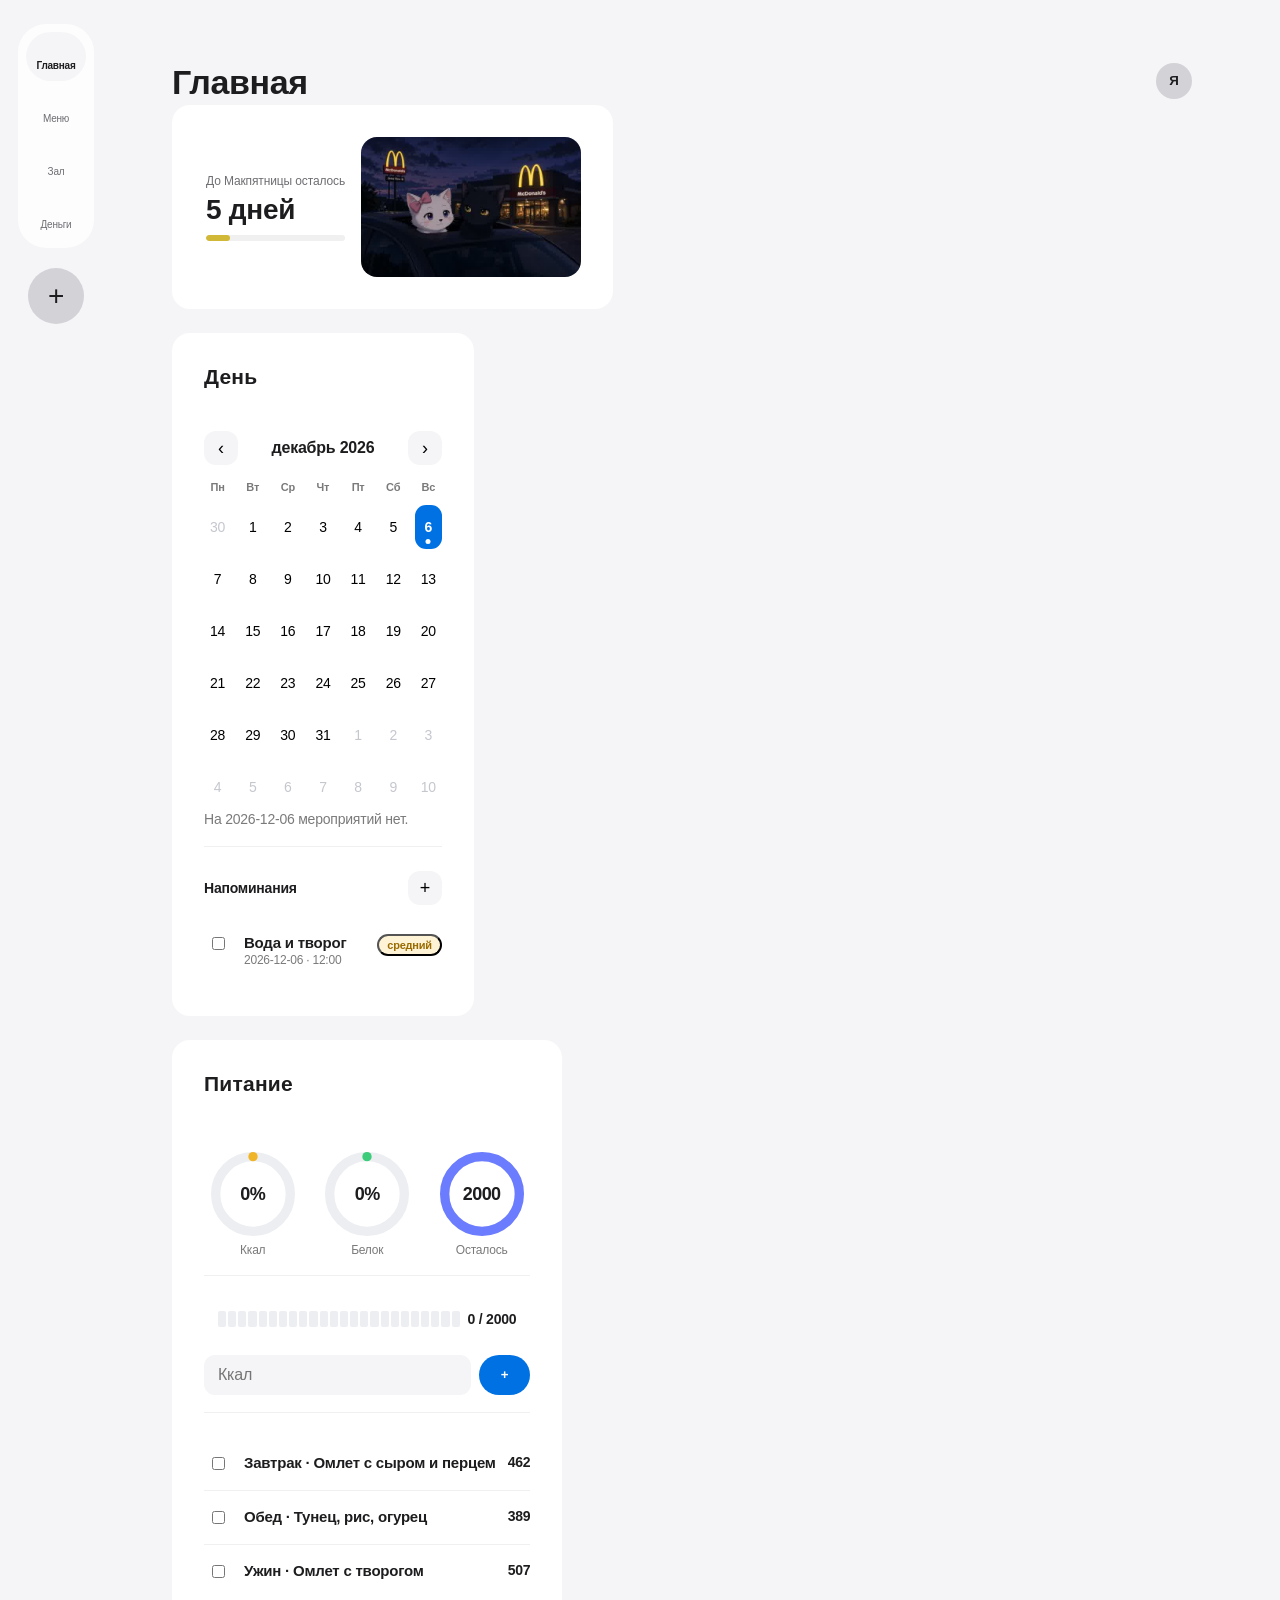
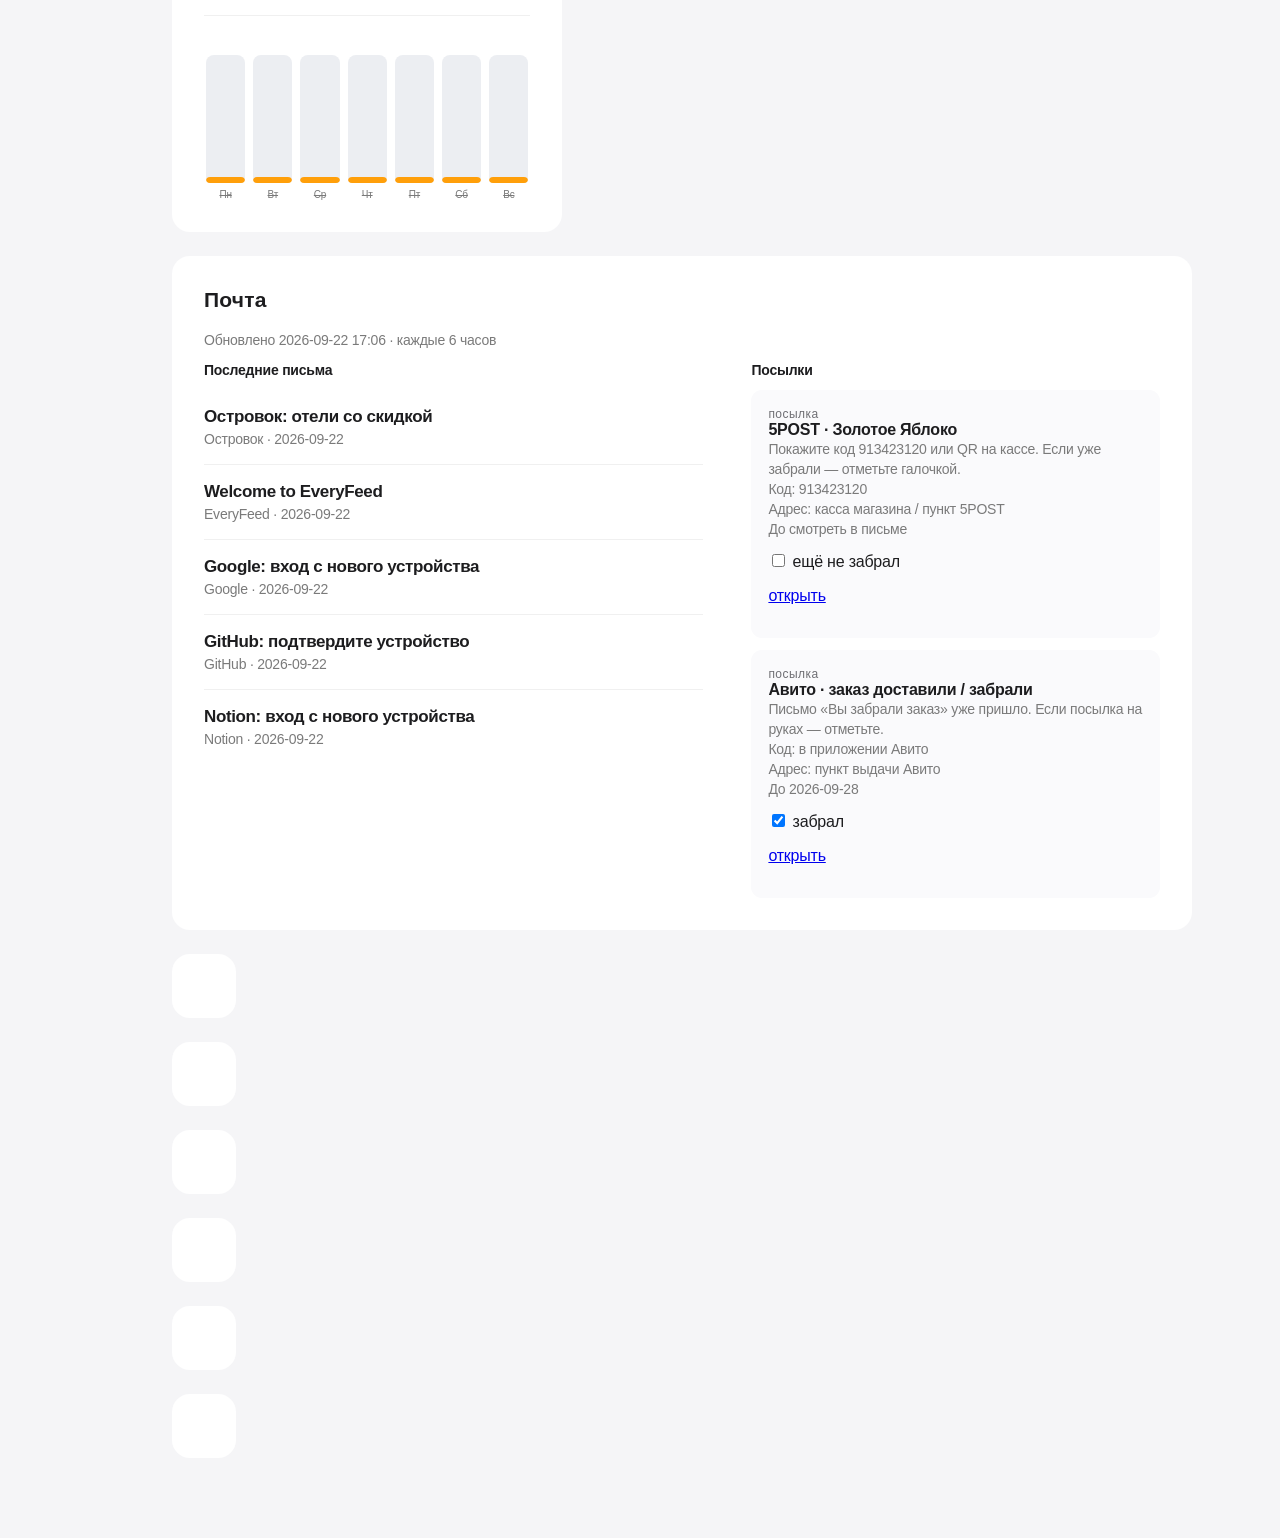
==== index.html @ 36672c28 "v31 вкладки через JS hidden" ====
<!DOCTYPE html>
<html lang="ru">
<head>
  <meta charset="utf-8">
  <meta name="viewport" content="width=device-width, initial-scale=1, viewport-fit=cover">
  <meta name="apple-mobile-web-app-capable" content="yes">
  <meta name="apple-mobile-web-app-title" content="Дома">
  <meta name="theme-color" content="#f5f5f7">
  <title>Дома</title>
  <link rel="manifest" href="./manifest.json">
  <link rel="stylesheet" href="./styles.css?v=31">
  <link rel="stylesheet" href="./menu.css?v=31">
  <link rel="stylesheet" href="./mcf.css?v=31">
  <link rel="stylesheet" href="./apple.css?v=31">
  <link rel="stylesheet" href="./gym.css?v=31">
  <link rel="stylesheet" href="./home.css?v=31">
  <link rel="stylesheet" href="./tabs.css?v=31">
</head>
<body>
  <div class="app">
    <header class="head">
      <h1 class="page-title" id="pageTitle">Главная</h1>
      <button class="who-pill" id="whoPill" onclick="cycleWho()">Я</button>
    </header>
    <h1 class="date-title" id="dateTitle" hidden></h1>
    <div class="row-pills" hidden>
      <button class="pill" id="modePill"></button>
      <div class="pill muted" id="clockChip"></div>
    </div>
    <main>
      <section id="home" class="page on"></section>
      <section id="menu" class="page" hidden></section>
      <section id="shop" class="page" hidden></section>
      <section id="gym" class="page" hidden></section>
      <section id="mail" class="page" hidden></section>
      <section id="fin" class="page" hidden></section>
    </main>
  </div>
  <nav class="tabbar">
    <div class="tab-pill">
      <button data-page="home" class="on" onclick="go('home')"><span class="ico" data-ic="home"></span>Главная</button>
      <button data-page="menu" onclick="go('menu')"><span class="ico" data-ic="book"></span>Меню</button>
      <button data-page="gym" onclick="go('gym')"><span class="ico" data-ic="run"></span>Зал</button>
      <button data-page="fin" onclick="go('fin')"><span class="ico" data-ic="cash"></span>Деньги</button>
    </div>
    <button class="fab" onclick="go('shop')" title="Закупки">+</button>
  </nav>
  <div class="sheet" id="sheet" hidden>
    <div class="sheet-card">
      <div class="sheet-head"><b id="sheetTitle">Редактор</b><button class="icon-btn" onclick="closeSheet()">✕</button></div>
      <div id="sheetBody"></div>
    </div>
  </div>
  <script>
    if (navigator.serviceWorker) {
      navigator.serviceWorker.getRegistrations().then(function (rs) {
        rs.forEach(function (r) { r.unregister(); });
      });
    }
  </script>
  <script src="./data.js?v=31"></script>
  <script src="./mail-cache.js?v=31"></script>
  <script src="./catalog.js?v=31"></script>
  <script src="./app.js?v=31"></script>
  <script src="./finance.js?v=31"></script>
  <script src="./menu-hero.js?v=31"></script>
  <script src="./menu.js?v=31"></script>
  <script src="./recipe.js?v=31"></script>
  <script src="./mcf-a.js?v=31"></script>
  <script src="./mcf-b.js?v=31"></script>
  <script src="./mcf.js?v=31"></script>
  <script src="./ui.js?v=31"></script>
  <script src="./gym-hero.js?v=31"></script>
  <script src="./gym.js?v=31"></script>
  <script src="./habits.js?v=31"></script>
  <script src="./home.js?v=31"></script>
  <script src="./pages.js?v=31"></script>
</body>
</html>
---- styles.css ----
:root {
  --bg: #f3f4f7;
  --card: #ffffff;
  --ink: #111318;
  --muted: #8b8e97;
  --line: #eceef2;
  --green: #3dcc7a;
  --green-soft: #dff7ea;
  --amber: #f0b429;
  --orange: #f07a3a;
  --blue: #6b7cff;
}
* { box-sizing: border-box; -webkit-tap-highlight-color: transparent; }
html, body { margin: 0; padding: 0; }
body {
  font-family: -apple-system, BlinkMacSystemFont, "SF Pro Text", "Segoe UI", sans-serif;
  background: var(--bg);
  color: var(--ink);
  min-height: 100dvh;
}
.app { max-width: 430px; margin: 0 auto; padding: 8px 16px 120px; }
.head { display: flex; align-items: center; gap: 8px; padding-top: max(10px, env(safe-area-inset-top)); }
.sync {
  flex: 1; background: var(--green-soft); color: #1f8a52;
  border-radius: 999px; padding: 10px 14px; font-size: 13px; font-weight: 650;
}
.who-pill {
  width: 40px; height: 40px; border: 0; border-radius: 50%;
  background: #d9e4f5; color: #3a4d6e; font-weight: 800;
}
.date-title { margin: 18px 0 12px; font-size: 28px; letter-spacing: -.04em; font-weight: 800; }
.row-pills { display: flex; gap: 8px; margin-bottom: 14px; }
.pill {
  border: 0; background: #fff; border-radius: 999px; padding: 10px 14px;
  font-size: 13px; font-weight: 650; box-shadow: 0 1px 0 rgba(17,19,24,.03);
}
.pill.muted { color: var(--muted); font-weight: 600; }
.card { background: var(--card); border-radius: 28px; padding: 16px; margin-bottom: 12px; }
.card h2 { margin: 0 0 12px; font-size: 13px; color: var(--muted); font-weight: 700; letter-spacing: .04em; text-transform: uppercase; }
.card .title { margin: 0 0 8px; font-size: 20px; font-weight: 750; letter-spacing: -.03em; text-transform: none; color: var(--ink); }
.rings { display: grid; grid-template-columns: 1fr 1fr 1fr; gap: 6px; text-align: center; }
.ring-wrap svg { width: 88px; height: 88px; display: block; margin: 0 auto; }
.ring-wrap b { display: block; margin-top: -58px; font-size: 18px; letter-spacing: -.03em; }
.ring-wrap span { display: block; margin-top: 38px; font-size: 12px; color: var(--muted); }
.coach { font-size: 16px; line-height: 1.35; margin: 4px 0 0; }
.hint { font-size: 13px; color: var(--muted); line-height: 1.4; }
.bars { display: flex; align-items: flex-end; gap: 8px; height: 120px; padding: 6px 2px 0; }
.bars .col { flex: 1; display: flex; flex-direction: column; align-items: center; justify-content: flex-end; height: 100%; }
.bars .col i { display: block; width: 100%; border-radius: 8px 8px 4px 4px; background: #eceef2; min-height: 6px; position: relative; overflow: hidden; height: 90px; }
.bars .col i em { display: block; position: absolute; left: 0; right: 0; bottom: 0; background: var(--amber); border-radius: 8px 8px 4px 4px; }
.bars .col s { font-size: 10px; color: var(--muted); margin-top: 6px; font-style: normal; }
.meter { display: flex; align-items: center; gap: 8px; background: #fff; border-radius: 999px; padding: 10px 14px; margin-bottom: 12px; }
.meter .seg { display: flex; gap: 2px; flex: 1; height: 16px; }
.meter .seg b { flex: 1; background: #eceef2; border-radius: 2px; }
.meter .seg b.on { background: var(--amber); }
.meter span { font-weight: 750; font-size: 14px; }
.field { display: flex; gap: 8px; margin-top: 10px; }
.field input { flex: 1; border: 0; background: var(--bg); border-radius: 16px; padding: 12px 14px; font: inherit; }
.field button { border: 0; background: var(--ink); color: #fff; border-radius: 16px; padding: 12px 16px; font-weight: 700; }
.meal, .mail-row, .ex, .shop-item {
  display: grid; grid-template-columns: 28px 1fr auto; gap: 10px;
  padding: 12px 0; border-bottom: 1px solid var(--line); align-items: start;
}
.meal:last-child, .mail-row:last-child, .ex:last-child, .shop-item:last-child { border-bottom: 0; }
.meal.done, .shop-item.got { opacity: .45; }
.meal b, .mail-row b, .ex b { display: block; font-size: 15px; }
.meal small, .mail-row small, .ex span, .shop-item small { display: block; color: var(--muted); font-size: 12px; margin-top: 2px; }
.macros { display: flex; gap: 6px; flex-wrap: wrap; margin-top: 6px; }
.macros i { font-style: normal; background: var(--bg); border-radius: 999px; padding: 3px 8px; font-size: 11px; font-weight: 650; }
.kcal { font-weight: 800; font-size: 14px; white-space: nowrap; }
.grid2 { display: grid; grid-template-columns: 1fr 1fr; gap: 10px; }
.tile { background: #fff; border-radius: 24px; padding: 14px; min-height: 112px; }
.tile .lab { font-size: 13px; color: var(--muted); font-weight: 650; }
.tile .num { font-size: 26px; font-weight: 800; letter-spacing: -.04em; margin: 10px 0 4px; }
.st.ok { color: var(--green); font-weight: 700; font-size: 13px; }
.st.warn { color: var(--orange); font-weight: 700; font-size: 13px; }
.page { display: none; }
.page.on { display: block; }
.tabbar {
  position: fixed; left: 0; right: 0; bottom: 0;
  display: flex; justify-content: center; align-items: center; gap: 10px;
  padding: 10px 16px calc(12px + env(safe-area-inset-bottom));
}
.tab-pill {
  display: flex; gap: 2px; background: #fff; border-radius: 999px;
  padding: 6px; box-shadow: 0 8px 30px rgba(17,19,24,.08);
}
.tab-pill button {
  border: 0; background: transparent; border-radius: 999px;
  padding: 8px 12px; font-size: 11px; font-weight: 700; color: var(--muted);
}
.tab-pill button.on { background: #f0f1f4; color: var(--ink); }
.tab-pill .ico { display: block; height: 18px; }
.fab {
  width: 54px; height: 54px; border: 0; border-radius: 50%;
  background: #fff; font-size: 28px; line-height: 1; font-weight: 500;
  box-shadow: 0 8px 30px rgba(17,19,24,.08);
}
.ic { width: 18px; height: 18px; stroke: currentColor; fill: none; stroke-width: 1.8; stroke-linecap: round; stroke-linejoin: round; }
.got { text-decoration: line-through; }
.cal-nav { display:flex; align-items:center; justify-content:space-between; margin-bottom:8px; }
.cal-nav b { font-size:16px; }
.cal-grid { display:grid; grid-template-columns:repeat(7,1fr); gap:4px; text-align:center; }
.cal-grid .wd { font-size:11px; color:var(--muted); font-weight:700; padding:4px 0; }
.cal-day { height:40px; border:0; background:transparent; border-radius:20px; position:relative; font-size:14px; }
.cal-day.mute { color:#c5c7ce; }
.cal-day.on { background:#111318; color:#fff; font-weight:700; }
.cal-day .dot { width:5px; height:5px; border-radius:99px; background:#f07a3a; position:absolute; left:50%; bottom:5px; transform:translateX(-50%); }
.cal-day.on .dot { background:#fff; }
.prio { font-size:11px; font-weight:800; border-radius:999px; padding:3px 8px; }
.prio.hi { background:#ffe4d6; color:#c24b16; }
.prio.mid { background:#fff3d6; color:#9a6b00; }
.prio.lo { background:#e8f7ee; color:#1f8a52; }
.ing { display:none; font-size:13px; color:var(--muted); margin-top:6px; line-height:1.4; }
.ing.on { display:block; }
.meal b.tap { cursor:pointer; }
.parcel { background:var(--bg); border-radius:18px; padding:12px; margin:8px 0; }
.parcel .lab { font-size:11px; font-weight:800; letter-spacing:.04em; text-transform:uppercase; color:var(--orange); }
.icon-btn { border:0; background:var(--bg); width:34px; height:34px; border-radius:12px; font-size:18px; }
.sheet { position:fixed; inset:0; background:rgba(17,19,24,.35); z-index:40; display:grid; align-items:end; }
.sheet[hidden] { display:none; }
.sheet-card { background:#f3f4f7; border-radius:24px 24px 0 0; padding:16px 16px 28px; max-height:88dvh; overflow:auto; }
.sheet-head { display:flex; justify-content:space-between; align-items:center; margin-bottom:12px; }
.row-btns { display:flex; gap:8px; margin-top:10px; }
.row-btns button { flex:1; border:0; border-radius:16px; padding:12px; font-weight:700; background:#fff; }
.row-btns .on { background:#111318; color:#fff; }
.danger { background:#f07a3a !important; color:#fff !important; }
.fl { display:flex; flex-direction:column; gap:4px; margin-bottom:10px; font-size:13px; font-weight:650; }
.fl input, .fl select { border:0; border-radius:14px; padding:12px; font:inherit; background:#fff; }
@media (hover:hover) and (pointer:fine) {
  .tab-pill button:hover, .pill:hover, .who-pill:hover, .fab:hover, .icon-btn:hover, .cal-day:hover {
    filter: brightness(.97); cursor: pointer;
  }
  .meal b.tap:hover { text-decoration: underline; }
}
@media (min-width: 900px) {
  body { background: #eceef3; }
  .app { max-width: 1120px; padding: 24px 28px 40px 112px; }
  .head { padding-top: 8px; }
  .date-title { font-size: 36px; margin-top: 10px; }
  .card { border-radius: 24px; padding: 20px; }
  .ring-wrap svg { width: 104px; height: 104px; }
  .bars { height: 160px; }
  .bars .col i { height: 128px; }
  .tabbar { left: 18px; right: auto; top: 24px; bottom: auto; flex-direction: column; align-items: stretch; padding: 0; width: 76px; }
  .tab-pill { flex-direction: column; border-radius: 28px; padding: 8px; gap: 4px; }
  .tab-pill button { display: flex; flex-direction: column; align-items: center; padding: 10px 8px; font-size: 10px; }
  .fab { width: 56px; height: 56px; margin: 10px auto 0; }
  .sheet { align-items: center; justify-items: center; }
  .sheet-card { width: min(520px, 92vw); border-radius: 24px; max-height: 80vh; }
  #home.on { display: grid; grid-template-columns: 1.15fr .85fr; gap: 14px; align-items: start; }
  #home.on > .card:first-child, #home.on > .meter, #home.on > .field { grid-column: 1 / -1; }
  #fin.on { display:grid; grid-template-columns:1fr 1fr; gap:14px; align-items:start; }
  #fin.on > .card.span { grid-column:1 / -1; }
}
@media (min-width: 1280px) {
  .app { max-width: 1280px; padding-left: 120px; }
  #home.on { grid-template-columns: 1.2fr .8fr; }
}
.fin-sum { display:grid; grid-template-columns:1fr 1fr; gap:10px; }
.fin-row { display:grid; grid-template-columns:1fr auto; gap:8px; padding:10px 0; border-bottom:1px solid var(--line); align-items:center; }
.fin-row:last-child { border-bottom:0; }
.amt.in { color:var(--green); font-weight:800; }
.amt.out { color:var(--orange); font-weight:800; }
.barline { height:8px; background:#eceef2; border-radius:99px; overflow:hidden; margin-top:6px; }
.barline i { display:block; height:100%; background:var(--amber); }
.barline i.over { background:var(--orange); }
---- menu.css ----
.menu-kbju { display:flex; gap:14px; align-items:center; }
.menu-hero { width:120px; height:80px; object-fit:cover; border-radius:14px; flex:0 0 auto; }
@media (min-width: 700px) { .menu-hero { width:180px; height:120px; } }
.rings4 { grid-template-columns: 1fr 1fr; gap: 8px; flex:1; }
@media (min-width: 700px) { .rings4 { grid-template-columns: 1fr 1fr 1fr 1fr; } }
@media (min-width: 900px) {
  #menu.on { display: grid; grid-template-columns: 1fr 1fr; gap: 14px; align-items: start; }
  #menu.on > .card.span { grid-column: 1 / -1; }
}
.ring-wrap span { line-height: 1.2; padding: 0 4px; }
---- mcf.css ----
.date-title,.row-pills{display:none!important}
.mcf{
  display:flex;align-items:stretch;gap:12px;
  background:#fff;color:#1d1d1f;
  border-radius:18px;padding:20px;
  margin-bottom:12px;overflow:hidden;
}
.mcf-left{flex:1;min-width:0;display:flex;flex-direction:column;justify-content:center;padding:2px 4px 2px 2px}
.mcf-kicker{font-size:12px;font-weight:400;letter-spacing:-.12px;text-transform:none;color:#7a7a7a;line-height:1.25}
.mcf-days{font-size:28px;font-weight:600;letter-spacing:-.28px;margin:6px 0 10px;line-height:1.07}
.mcf-bar{height:6px;border-radius:99px;background:#f0f0f0;overflow:hidden}
.mcf-bar i{display:block;height:100%;border-radius:99px}
img.mcf-pic{width:42%;max-width:168px;min-width:118px;height:108px;object-fit:cover;object-position:center 40%;border-radius:16px;background:#f0f0f0}
@media(min-width:900px){.mcf{max-width:none}img.mcf-pic{width:220px;max-width:220px;height:140px}}
---- apple.css ----
:root {
  --bg: #f5f5f7;
  --card: #ffffff;
  --pearl: #fafafc;
  --ink: #1d1d1f;
  --muted: #6e6e73;
  --line: #d2d2d7;
  --green: #34c759;
  --amber: #ff9f0a;
  --orange: #ff9f0a;
  --blue: #0071e3;
  --chip: #d2d2d7;
  --font-text: "SF Pro Text", -apple-system, BlinkMacSystemFont, "Helvetica Neue", sans-serif;
  --font-display: "SF Pro Display", "SF Pro Text", -apple-system, BlinkMacSystemFont, "Helvetica Neue", sans-serif;
}
html, body, button, input, select, textarea {
  font-family: var(--font-text) !important;
  letter-spacing: -0.224px;
}
body {
  background: #f5f5f7 !important;
  color: #1d1d1f !important;
  -webkit-font-smoothing: antialiased;
}
.sync { display: none !important; }
.page-title {
  margin: 0;
  flex: 1;
  font-family: var(--font-display) !important;
  font-size: 34px !important;
  font-weight: 600 !important;
  letter-spacing: -0.37px !important;
  line-height: 1.1 !important;
  color: #1d1d1f !important;
  background: transparent !important;
  padding: 8px 0 4px !important;
}
.who-pill {
  width: 36px !important;
  height: 36px !important;
  background: #d2d2d7 !important;
  color: #1d1d1f !important;
  font-weight: 600 !important;
  font-family: var(--font-text) !important;
}
.card, .tile, .parcel, .sheet-card, .mcf {
  background: #fff !important;
  border-radius: 18px !important;
  box-shadow: none !important;
}
.card { padding: 20px !important; }
.card h2, .tile .lab, .parcel .lab, .mcf-kicker {
  font-family: var(--font-text) !important;
  font-size: 12px !important;
  font-weight: 400 !important;
  color: #6e6e73 !important;
  text-transform: none !important;
}
.card .title, .mcf-days, .tile .num, .date-title, .cal-nav b, .sheet-head b {
  font-family: var(--font-display) !important;
  font-weight: 600 !important;
  color: #1d1d1f !important;
}
.card .title { font-size: 21px !important; }
.mcf-days { font-size: 28px !important; }
.field button, .row-btns .on { background: #0071e3 !important; color: #fff !important; border-radius: 980px !important; }
.cal-day.on { background: #0071e3 !important; color: #fff !important; }
.tab-pill {
  background: rgba(255,255,255,.78) !important;
  box-shadow: none !important;
}
.tab-pill button { font-family: var(--font-text) !important; color: #6e6e73 !important; font-weight: 400 !important; }
.tab-pill button.on { background: #f5f5f7 !important; color: #1d1d1f !important; font-weight: 600 !important; }
.fab { background: #d2d2d7 !important; box-shadow: none !important; color: #1d1d1f !important; }
.amt.in, .st.ok { color: #34c759 !important; }
.amt.out, .st.warn { color: #ff9f0a !important; }
@media (min-width: 900px) {
  body { background: #f5f5f7 !important; }
  #home.on > .mcf { grid-column: 1 / -1; }
}
---- gym.css ----
.wk-grid { display:grid; grid-template-columns:repeat(7,1fr); gap:6px; }
.wk-day {
  border:0; background:#f5f5f7; border-radius:11px; padding:8px 2px 10px;
  font-family: inherit; color:#1d1d1f; position:relative;
}
.wk-day s { display:block; font-size:11px; color:#6e6e73; text-decoration:none; font-weight:400; }
.wk-day b { display:block; font-size:17px; font-weight:600; margin-top:2px; }
.wk-day.on { background:#0071e3; color:#fff; }
.wk-day.on s { color:rgba(255,255,255,.8); }
.wk-dot { width:5px; height:5px; border-radius:99px; background:#34c759; display:block; margin:6px auto 0; }
.wk-day.on .wk-dot { background:#fff; }
#gym .ex { display:grid; grid-template-columns:28px 1fr 72px 34px; align-items:center; gap:8px; }
.ex-w { width:72px; border:0; background:#f5f5f7; border-radius:8px; padding:8px 6px; font:inherit; text-align:center; }
.gym-pick { display:flex; gap:17px; align-items:center; }
.gym-hero { width:132px; height:88px; object-fit:cover; border-radius:18px; flex:0 0 auto; box-shadow: 0 8px 24px rgba(0,0,0,.08); }
@media (min-width: 700px) { .gym-hero { width:200px; height:132px; } }
#gym.page { display:none; flex-direction:column; gap:17px; padding-bottom:24px; }
#gym.page.on { display:flex; }
#gym .card { padding:17px 17px 20px; border-radius:18px; }
#gym .card .title { font-size:21px; letter-spacing:0.23px; margin-bottom:12px; }
#gym .hint { font-size:14px; letter-spacing:-0.22px; margin:0 0 12px; }
#gym .row-btns { gap:8px; margin-top:12px; }
#gym .row-btns button { border-radius:9999px; padding:11px 18px; }
#gym .ex { padding:12px 0; border-bottom:1px solid #f0f0f0; }
#gym .ex:last-of-type { border-bottom:0; }
#gym .field { gap:8px; }
.habit-row { display:flex; flex-wrap:wrap; gap:8px; margin:12px 0 4px; }
.habit-chip { border:0; background:#fafafc; color:#1d1d1f; border-radius:11px; padding:8px 14px; font-size:14px; letter-spacing:-0.22px; }
---- home.css ----
#home {
  --s-xxs: 4px; --s-xs: 8px; --s-sm: 12px; --s-md: 17px; --s-lg: 24px; --s-xl: 32px; --s-xxl: 48px;
  --r-sm: 8px; --r-md: 11px; --r-lg: 18px;
  --ink: #1d1d1f; --muted: #7a7a7a; --hair: #e0e0e0; --soft: #f0f0f0; --pearl: #fafafc; --parchment: #f5f5f7;
}
.page { display: none !important; }
.page.on { display: block !important; }
#home.page { display: none !important; flex-direction: column; gap: var(--s-lg); }
#home.page.on { display: flex !important; }
#gym.page.on { display: flex !important; }
#menu.page.on { display: block !important; }
#fin.page.on { display: block !important; }
#shop.page.on { display: block !important; }
#home > .card, #home > .mcf, #home .block-day, #home .block-food, #home .block-mail {
  padding: var(--s-lg) !important; margin-bottom: 0 !important; border-radius: var(--r-lg) !important;
}
#home .card .title {
  margin: 0 0 var(--s-md) !important; font-size: 21px !important; font-weight: 600 !important;
  letter-spacing: 0.23px !important; line-height: 1.19 !important;
}
#home .hint {
  font-size: 14px !important; letter-spacing: -0.22px !important; line-height: 1.43 !important;
  margin: 0 0 var(--s-sm) !important; color: var(--muted) !important;
}
#home .block-sec { padding: var(--s-lg) 0 0; }
#home .block-sec:first-of-type { padding-top: 0; }
#home .block-sec + .block-sec { margin-top: var(--s-md); padding-top: var(--s-lg); border-top: 1px solid var(--soft); }
#home .sub { font-size: 14px; font-weight: 600; letter-spacing: -0.22px; color: var(--ink); margin: 0 0 var(--s-sm); }
#home .row-between { display: flex; justify-content: space-between; align-items: center; margin-bottom: var(--s-sm); }
#home .cal-nav { margin-bottom: var(--s-sm) !important; }
#home .cal-grid { gap: var(--s-xs) !important; }
#home .cal-day { height: 44px !important; border-radius: var(--r-md) !important; }
#home .rings { gap: var(--s-sm) !important; margin: var(--s-xs) 0 var(--s-md); }
#home .meter { margin: 0 0 var(--s-md) !important; padding: 11px 14px !important; }
#home .field { gap: var(--s-xs) !important; margin-top: var(--s-sm) !important; }
#home .field input, #home #extraWhat { border-radius: var(--r-md) !important; padding: 11px 14px !important; background: var(--parchment) !important; }
#home .field button { padding: 11px 22px !important; border-radius: 9999px !important; }
#home .meal, #home .mail-row { padding: var(--s-md) 0 !important; gap: var(--s-sm) !important; border-bottom-color: var(--soft) !important; }
#home .habit-row { gap: var(--s-xs); margin: var(--s-sm) 0 var(--s-xs); }
#home .habit-chip { background: var(--pearl); border-radius: var(--r-md); padding: 8px 14px; }
.mail-grid { display: flex; flex-direction: column; gap: var(--s-xl); }
.mail-col { min-width: 0; }
.mail-item { display: block; padding: var(--s-md) 0; border-bottom: 1px solid var(--soft); color: inherit; text-decoration: none; }
.mail-item:last-child { border-bottom: 0; }
.mail-item b { display: block; font-size: 17px; font-weight: 600; letter-spacing: -0.37px; }
.mail-item small { display: block; margin-top: var(--s-xxs); color: var(--muted); font-size: 14px; }
#home .parcel { padding: var(--s-md) !important; border-radius: var(--r-md) !important; background: var(--pearl) !important; margin-bottom: var(--s-sm); }
#home .parcel:last-child { margin-bottom: 0; }
@media (min-width: 900px) {
  .app { max-width: 1120px !important; width: 100% !important; margin: 0 auto !important; padding: 32px 48px 80px 120px !important; }
  #home.page.on { display: flex !important; flex-direction: column !important; gap: var(--s-lg) !important; }
  #menu.page.on { display: grid !important; grid-template-columns: 1fr 1fr; gap: 14px; }
  #fin.page.on { display: grid !important; grid-template-columns: 1fr 1fr; gap: 14px; }
  #fin.page.on > .card.span, #menu.page.on > .card.span { grid-column: 1 / -1; }
  #home > .card, #home > .mcf, #home .block-day, #home .block-food, #home .block-mail { padding: var(--s-xl) !important; }
  .mail-grid { display: grid; grid-template-columns: 1.1fr 0.9fr; gap: var(--s-xxl); align-items: start; }
  #home .rings { gap: var(--s-md) !important; }
  #home .ring-wrap svg { width: 96px; height: 96px; }
}
@media (min-width: 1280px) {
  .app { max-width: 1200px !important; padding: 48px 48px 80px 132px !important; }
}
---- tabs.css ----
.page { display: none !important; }
.page.on { display: block !important; }
#home.page.on { display: flex !important; flex-direction: column; gap: 24px; }
#gym.page.on { display: flex !important; flex-direction: column; gap: 17px; }
#home:not(.on),
#menu:not(.on),
#gym:not(.on),
#fin:not(.on),
#shop:not(.on),
#mail:not(.on) { display: none !important; height: 0 !important; overflow: hidden !important; }
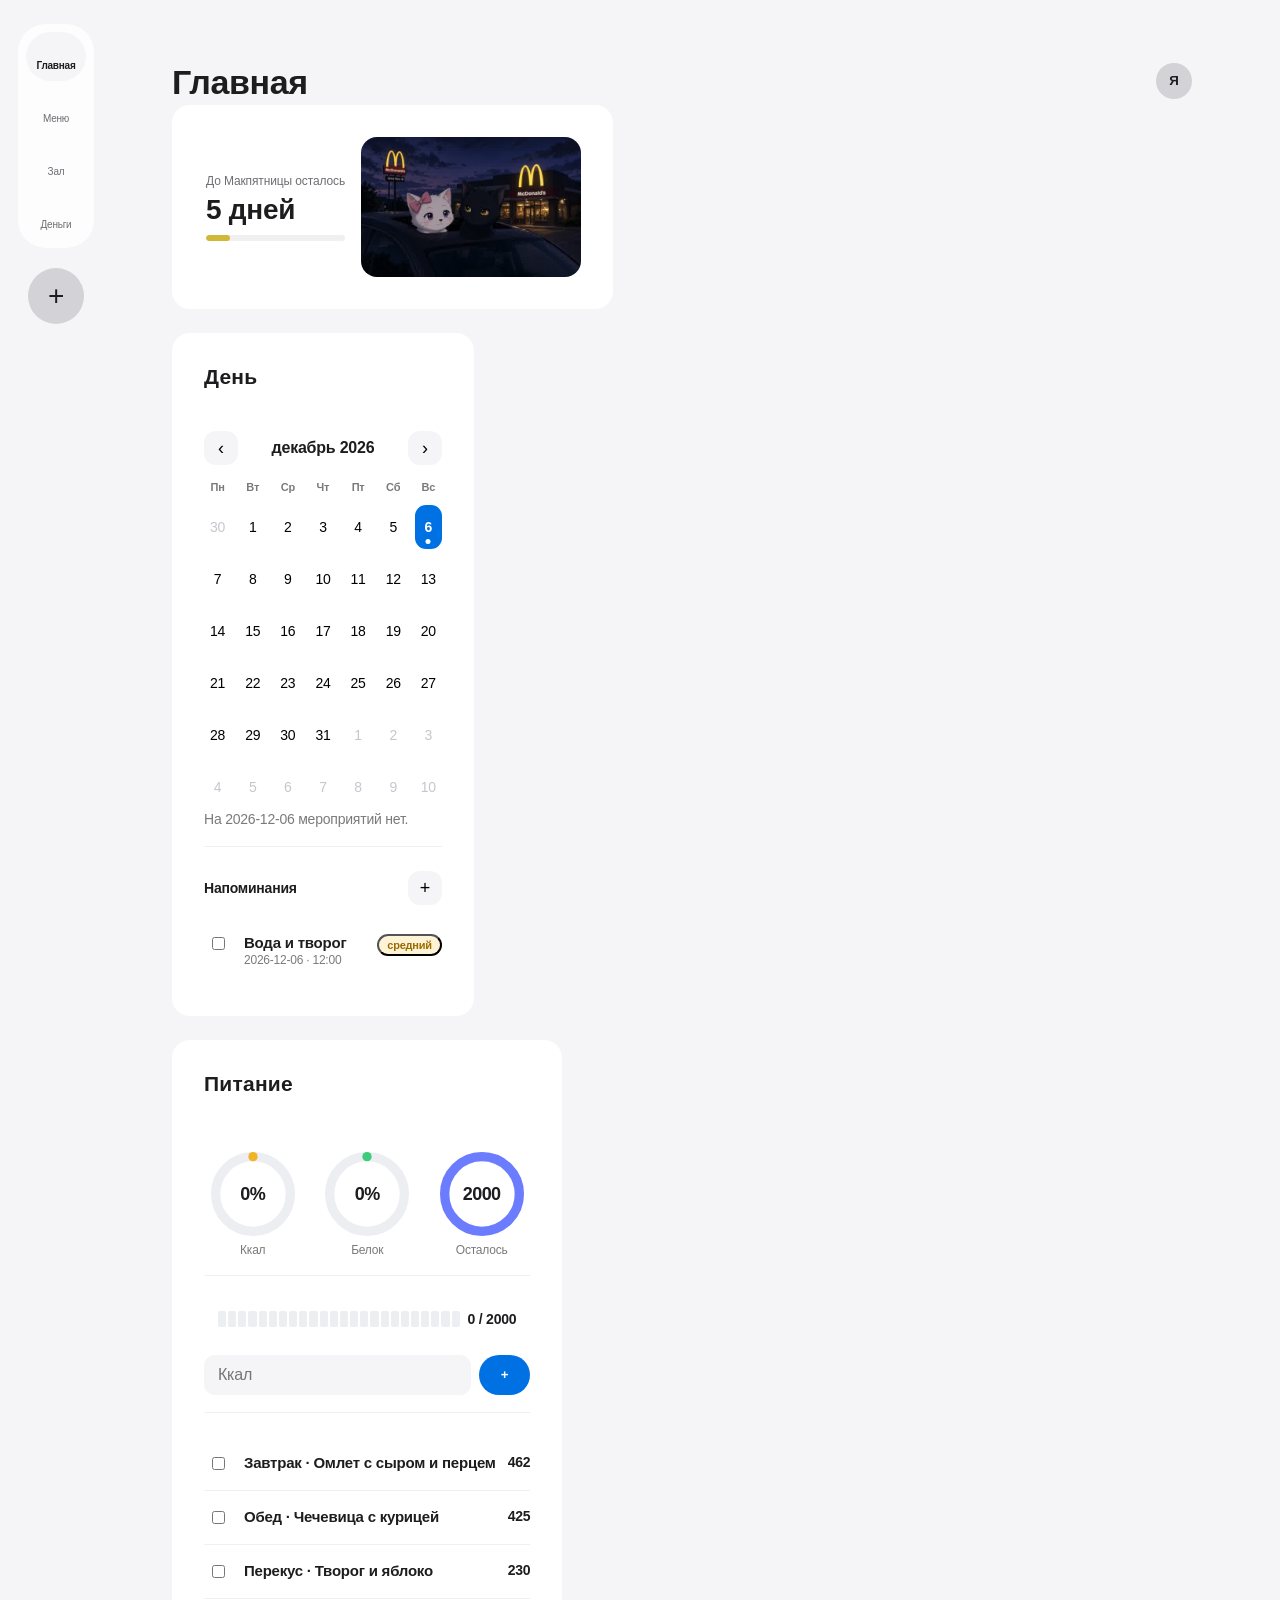
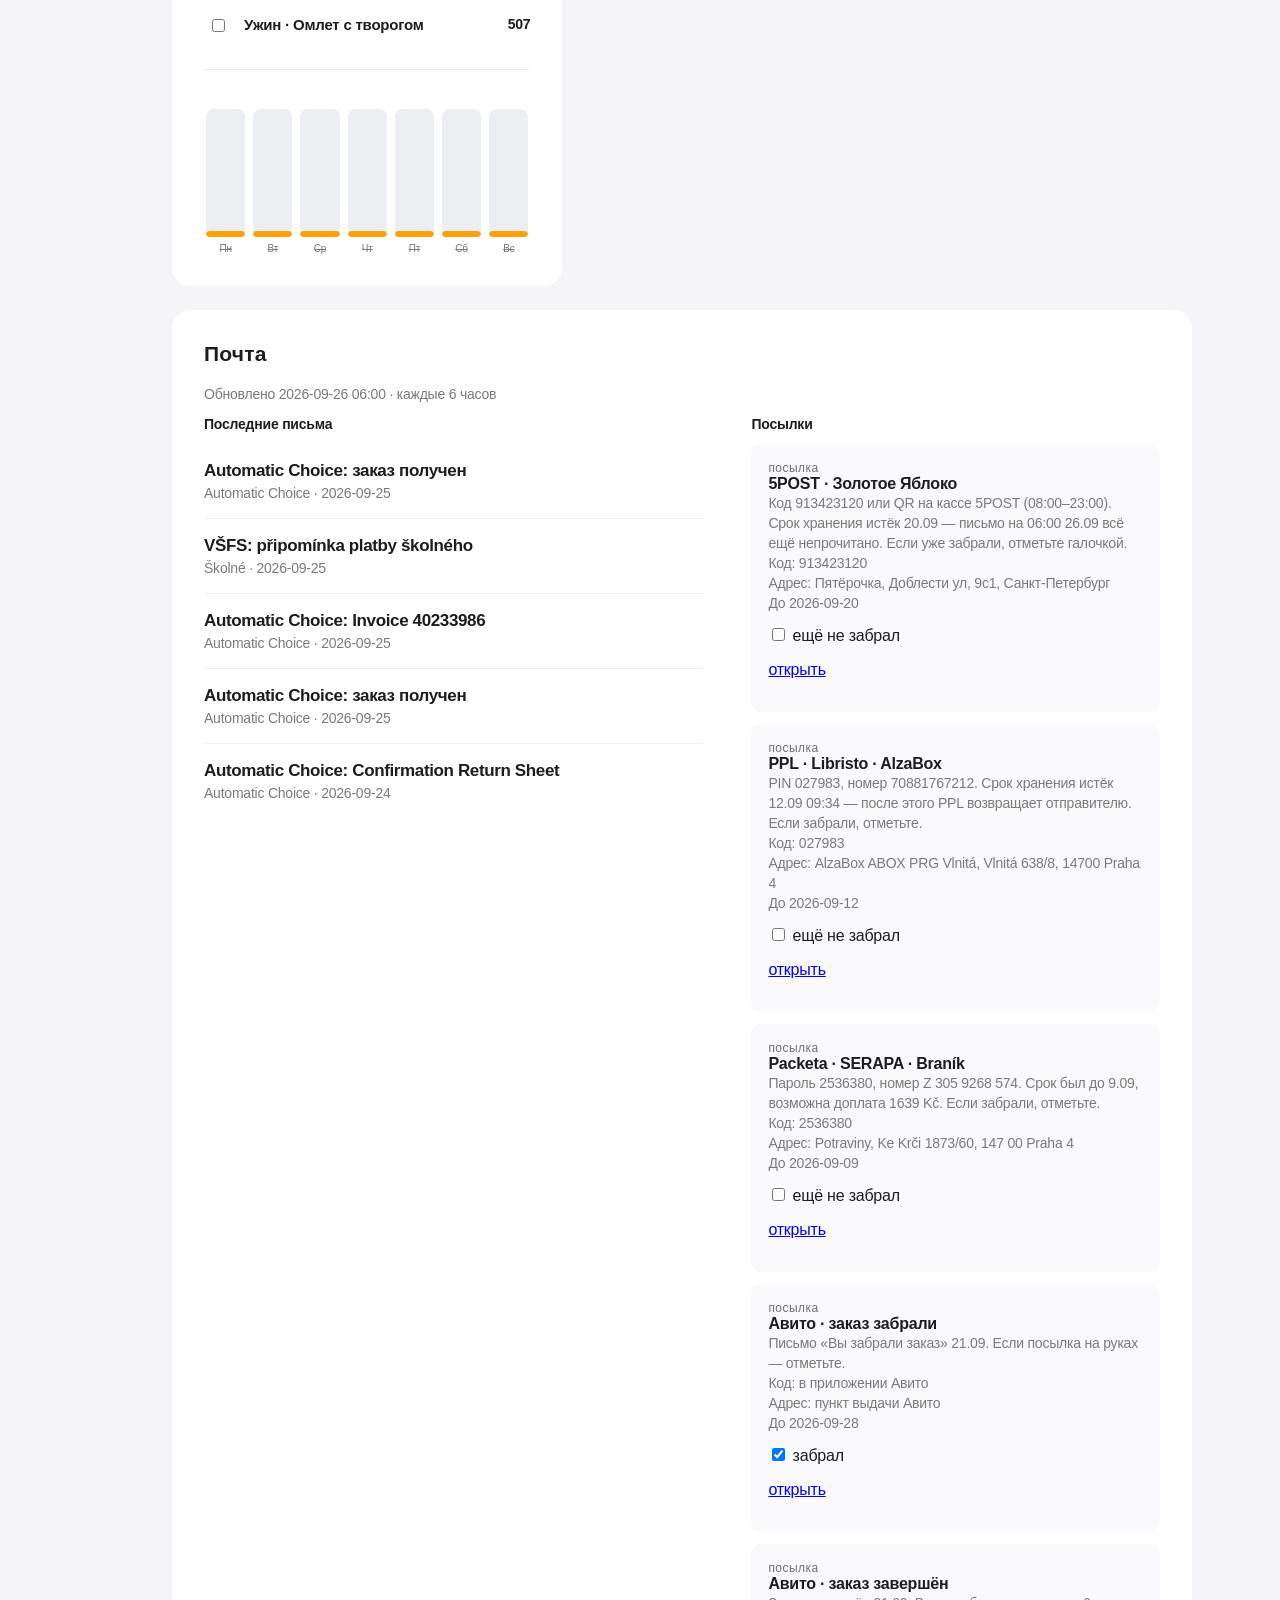
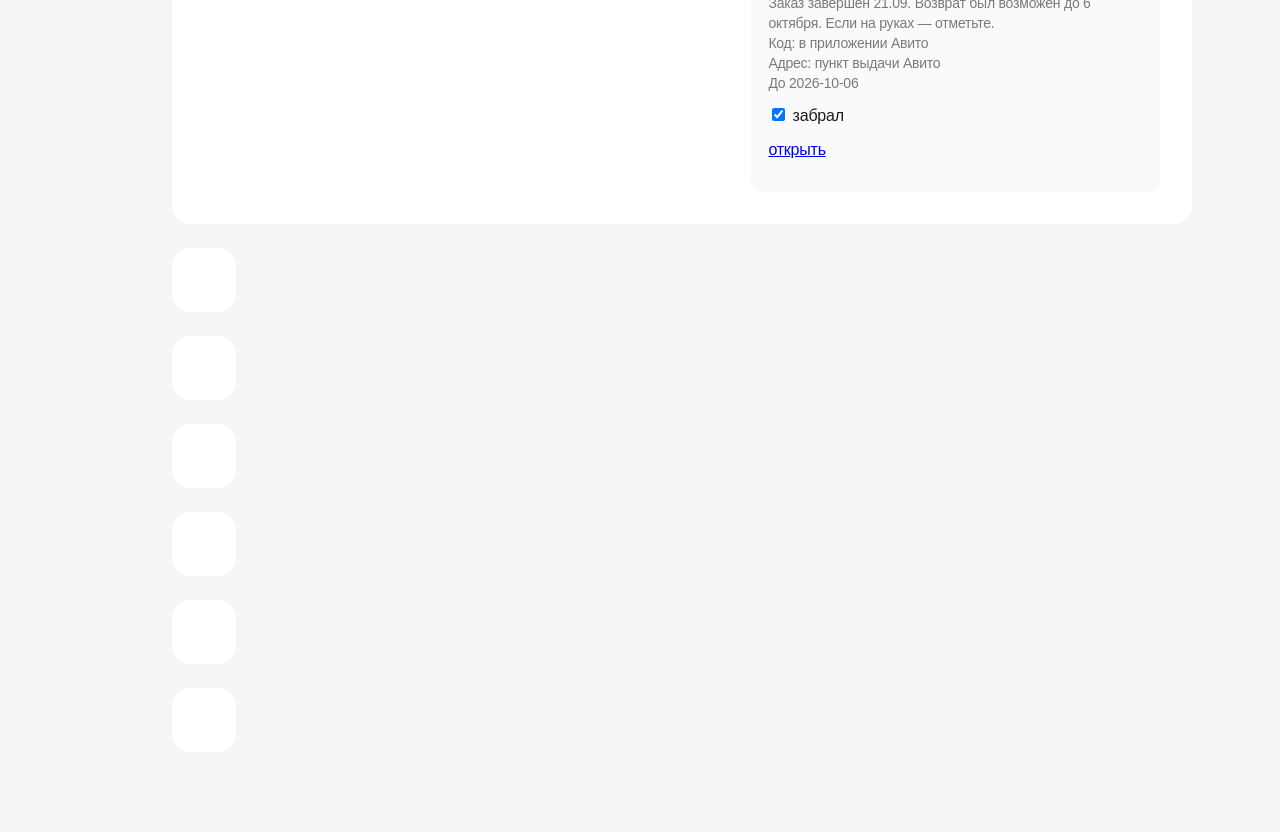
==== commit 551e6569: "Меню 28.09–04.10.2026: акции Tesco/Albert, партии на 2 дня, McD в пятницу, ?v=33" ====
--- a/index.html
+++ b/index.html
@@ -8,13 +8,13 @@
   <meta name="theme-color" content="#f5f5f7">
   <title>Дома</title>
   <link rel="manifest" href="./manifest.json">
-  <link rel="stylesheet" href="./styles.css?v=31">
-  <link rel="stylesheet" href="./menu.css?v=31">
-  <link rel="stylesheet" href="./mcf.css?v=31">
-  <link rel="stylesheet" href="./apple.css?v=31">
-  <link rel="stylesheet" href="./gym.css?v=31">
-  <link rel="stylesheet" href="./home.css?v=31">
-  <link rel="stylesheet" href="./tabs.css?v=31">
+  <link rel="stylesheet" href="./styles.css?v=33">
+  <link rel="stylesheet" href="./menu.css?v=33">
+  <link rel="stylesheet" href="./mcf.css?v=33">
+  <link rel="stylesheet" href="./apple.css?v=33">
+  <link rel="stylesheet" href="./gym.css?v=33">
+  <link rel="stylesheet" href="./home.css?v=33">
+  <link rel="stylesheet" href="./tabs.css?v=33">
 </head>
 <body>
   <div class="app">
@@ -58,22 +58,48 @@
       });
     }
   </script>
-  <script src="./data.js?v=31"></script>
-  <script src="./mail-cache.js?v=31"></script>
-  <script src="./catalog.js?v=31"></script>
-  <script src="./app.js?v=31"></script>
-  <script src="./finance.js?v=31"></script>
-  <script src="./menu-hero.js?v=31"></script>
-  <script src="./menu.js?v=31"></script>
-  <script src="./recipe.js?v=31"></script>
-  <script src="./mcf-a.js?v=31"></script>
-  <script src="./mcf-b.js?v=31"></script>
-  <script src="./mcf.js?v=31"></script>
-  <script src="./ui.js?v=31"></script>
-  <script src="./gym-hero.js?v=31"></script>
-  <script src="./gym.js?v=31"></script>
-  <script src="./habits.js?v=31"></script>
-  <script src="./home.js?v=31"></script>
-  <script src="./pages.js?v=31"></script>
+  <script src="./data.js?v=33"></script>
+  <script src="./mail-cache.js?v=33"></script>
+  <script src="./catalog.js?v=33"></script>
+  <script src="./app.js?v=33"></script>
+  <script src="./finance.js?v=33"></script>
+  <script src="./menu-hero.js?v=33"></script>
+  <script src="./menu.js?v=33"></script>
+  <script src="./recipe.js?v=33"></script>
+  <script src="./mcf-a.js?v=33"></script>
+  <script src="./mcf-b.js?v=33"></script>
+  <script src="./mcf.js?v=33"></script>
+  <script src="./ui.js?v=33"></script>
+  <script src="./gym-hero.js?v=33"></script>
+  <script src="./gym.js?v=33"></script>
+  <script src="./habits.js?v=33"></script>
+  <script src="./home.js?v=33"></script>
+  <script src="./pages.js?v=33"></script>
+  <script>
+    (function(){
+      function show(page){
+        document.querySelectorAll(".page").forEach(function(p){
+          var on=p.id===page;
+          p.classList.toggle("on", on);
+          p.hidden=!on;
+          p.style.setProperty("display", on?((page==="home"||page==="gym")?"flex":"block"):"none", "important");
+        });
+        document.querySelectorAll(".tab-pill button").forEach(function(b){
+          b.classList.toggle("on", b.dataset.page===page);
+        });
+        var title=document.getElementById("pageTitle");
+        var names={home:"Главная",menu:"Меню",gym:"Зал",fin:"Деньги",shop:"Закупки",mail:"Почта"};
+        if(title) title.textContent=names[page]||"Дома";
+        window.scrollTo(0,0);
+      }
+      window.go=show;
+      document.querySelectorAll(".page").forEach(function(p){
+        if(!p.classList.contains("on")){
+          p.hidden=true;
+          p.style.setProperty("display","none","important");
+        }
+      });
+    })();
+  </script>
 </body>
 </html>
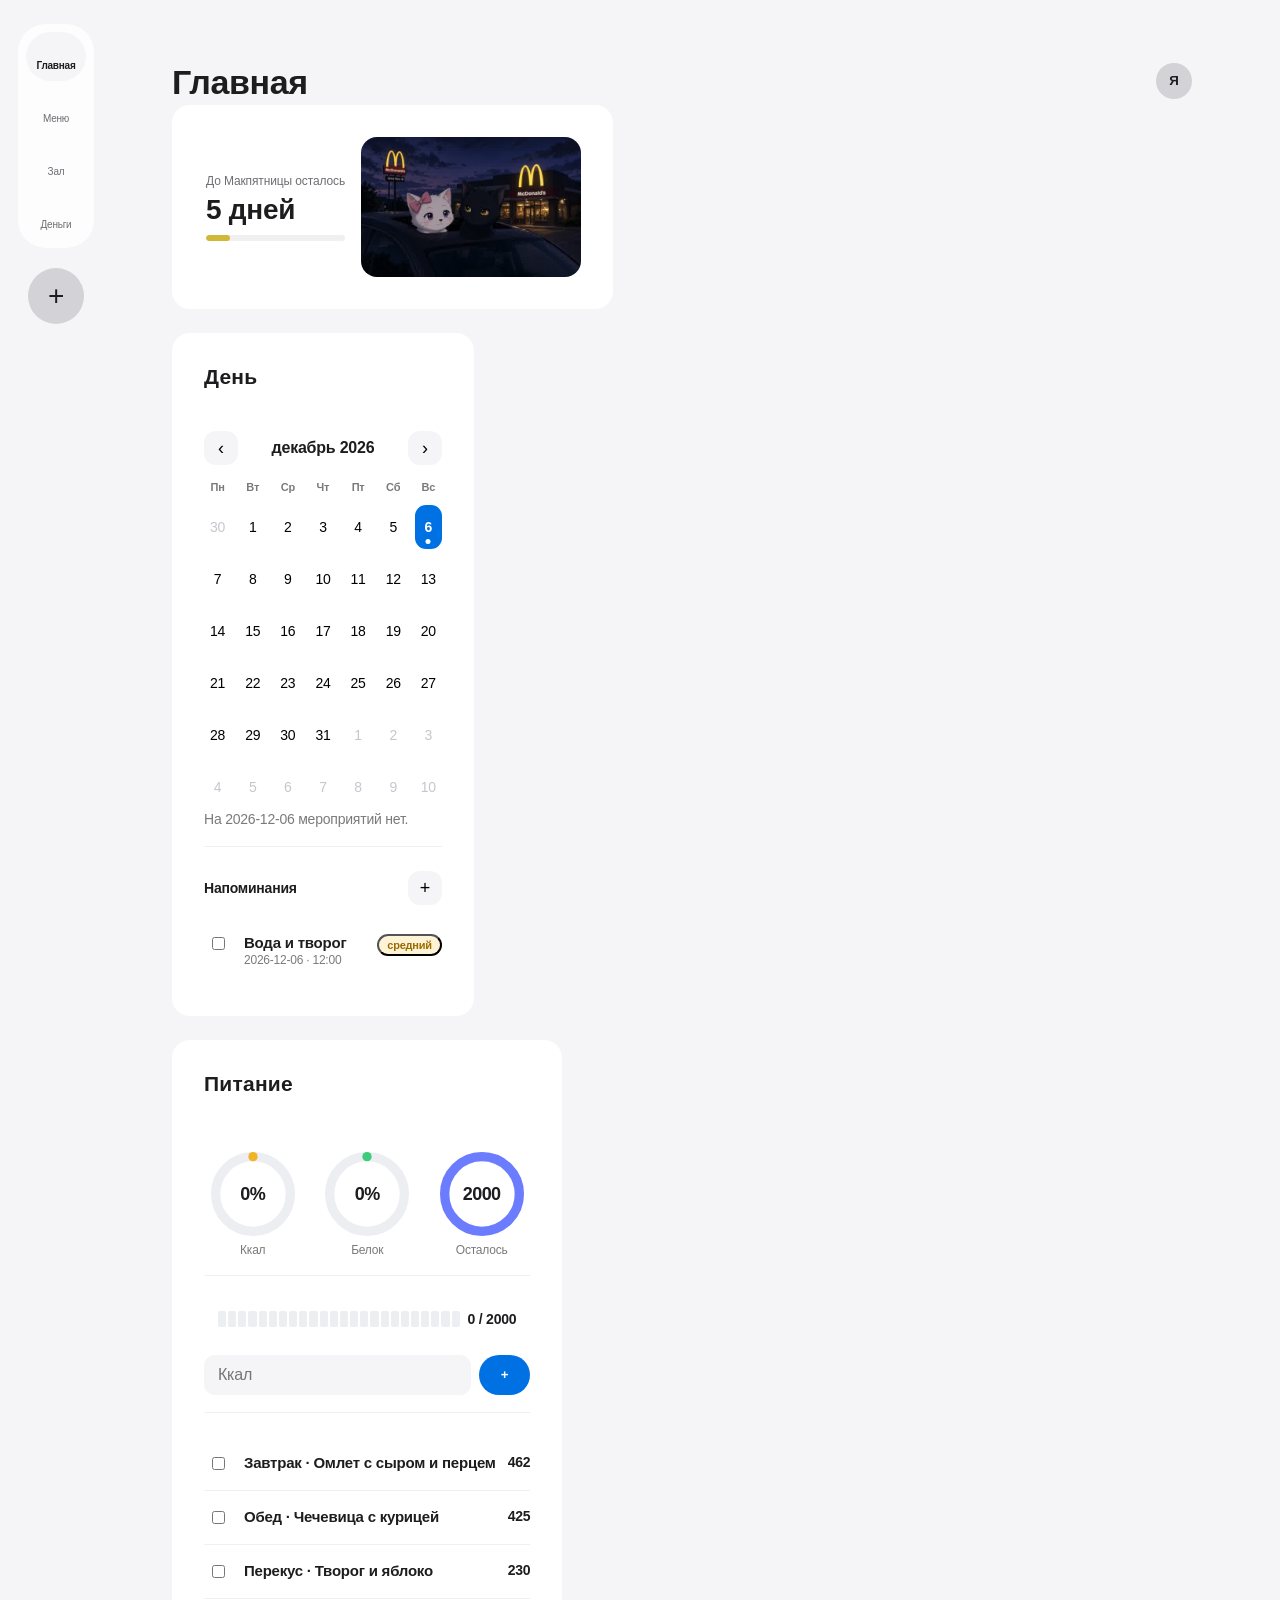
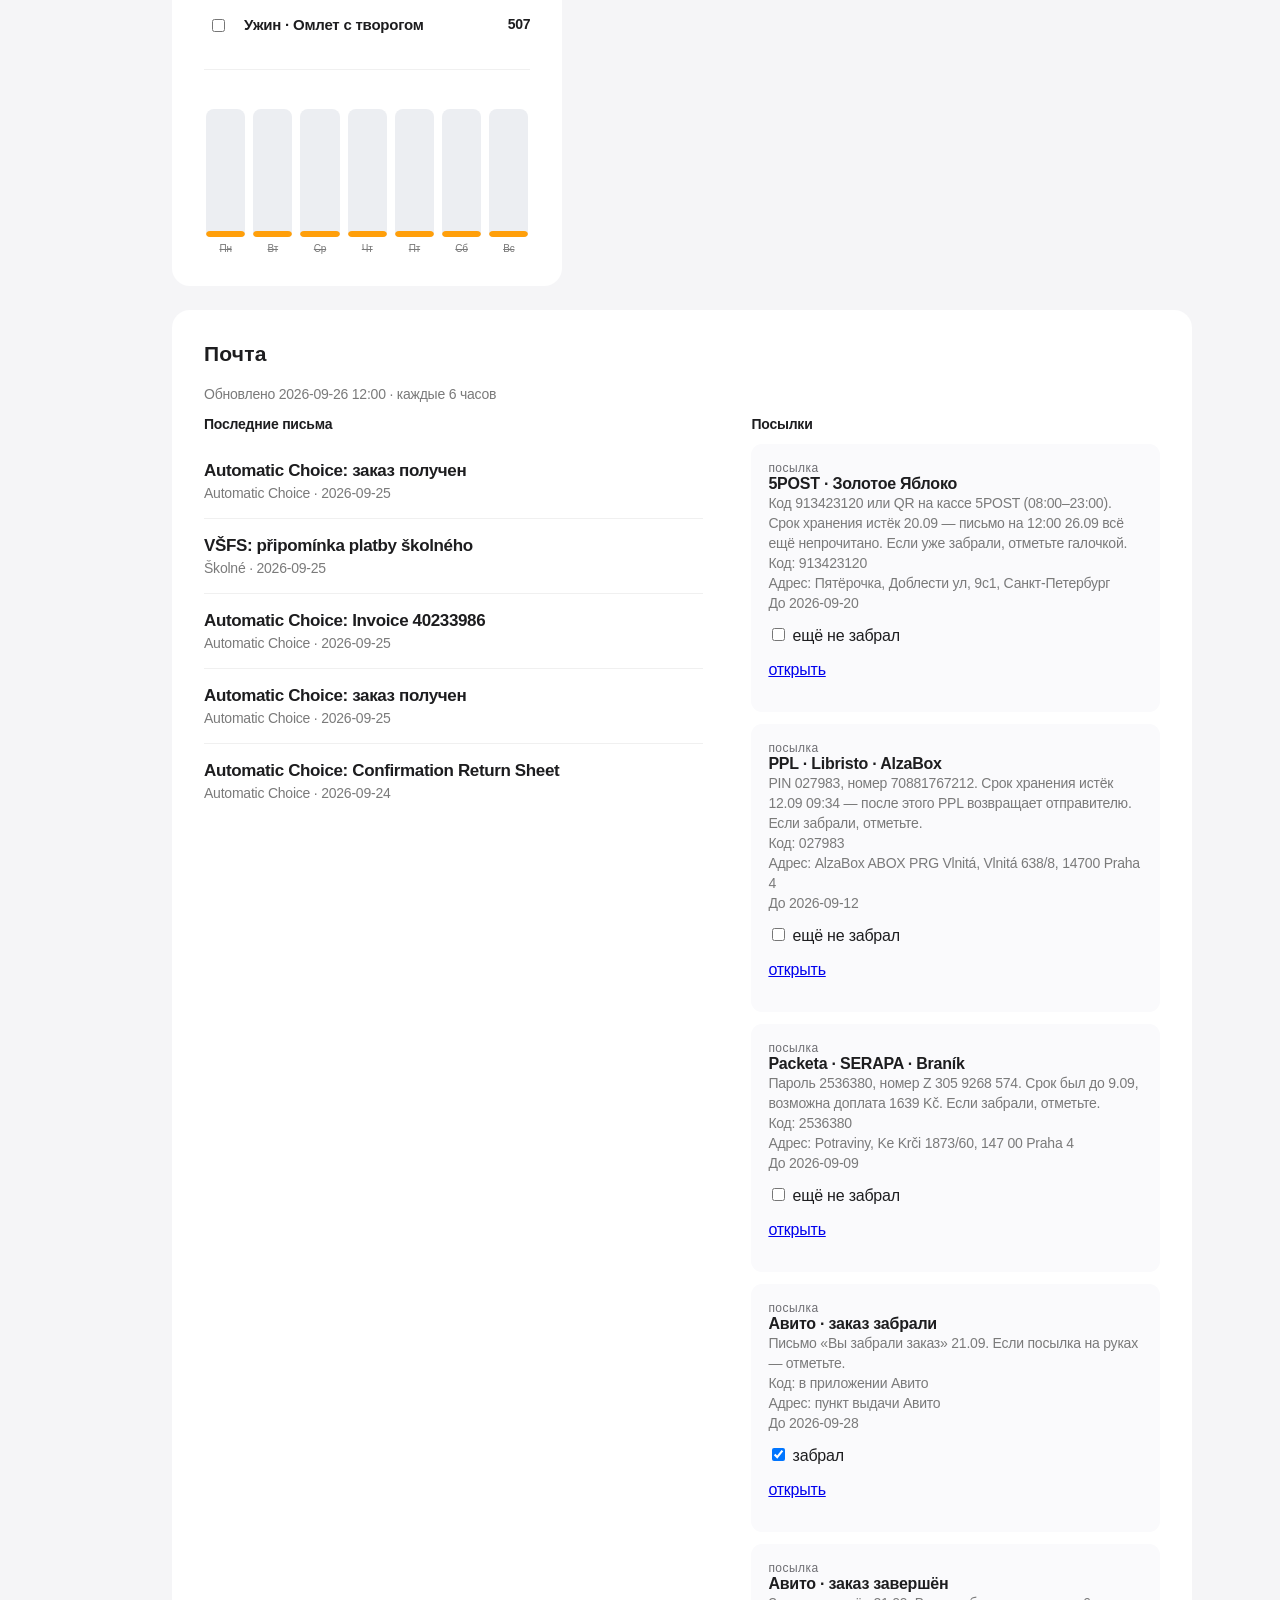
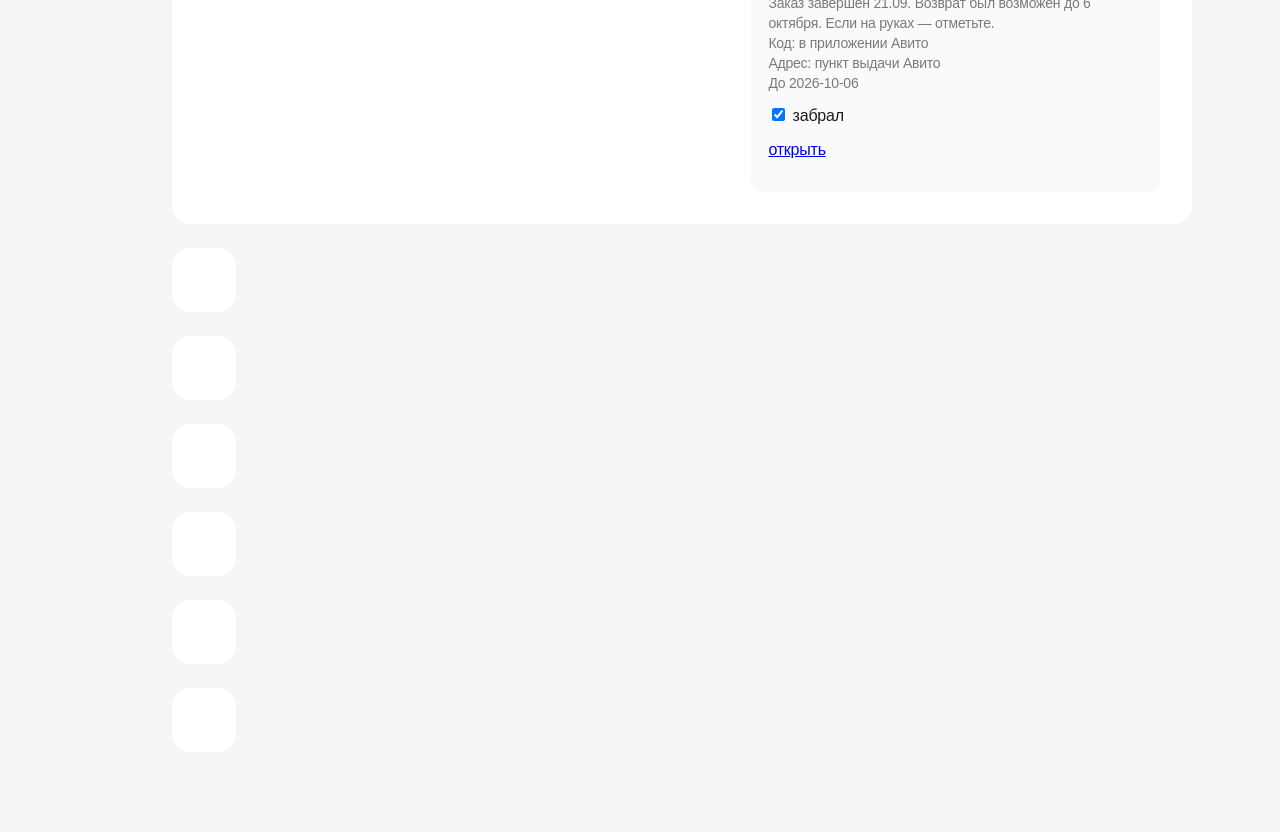
==== commit c89cf396: "Меню: недели назад/вперёд, скрыть прошедшие дни; cache v=35" ====
--- a/index.html
+++ b/index.html
@@ -8,13 +8,13 @@
   <meta name="theme-color" content="#f5f5f7">
   <title>Дома</title>
   <link rel="manifest" href="./manifest.json">
-  <link rel="stylesheet" href="./styles.css?v=33">
-  <link rel="stylesheet" href="./menu.css?v=33">
-  <link rel="stylesheet" href="./mcf.css?v=33">
-  <link rel="stylesheet" href="./apple.css?v=33">
-  <link rel="stylesheet" href="./gym.css?v=33">
-  <link rel="stylesheet" href="./home.css?v=33">
-  <link rel="stylesheet" href="./tabs.css?v=33">
+  <link rel="stylesheet" href="./styles.css?v=35">
+  <link rel="stylesheet" href="./menu.css?v=35">
+  <link rel="stylesheet" href="./mcf.css?v=35">
+  <link rel="stylesheet" href="./apple.css?v=35">
+  <link rel="stylesheet" href="./gym.css?v=35">
+  <link rel="stylesheet" href="./home.css?v=35">
+  <link rel="stylesheet" href="./tabs.css?v=35">
 </head>
 <body>
   <div class="app">
@@ -58,23 +58,23 @@
       });
     }
   </script>
-  <script src="./data.js?v=33"></script>
-  <script src="./mail-cache.js?v=33"></script>
-  <script src="./catalog.js?v=33"></script>
-  <script src="./app.js?v=33"></script>
-  <script src="./finance.js?v=33"></script>
-  <script src="./menu-hero.js?v=33"></script>
-  <script src="./menu.js?v=33"></script>
-  <script src="./recipe.js?v=33"></script>
-  <script src="./mcf-a.js?v=33"></script>
-  <script src="./mcf-b.js?v=33"></script>
-  <script src="./mcf.js?v=33"></script>
-  <script src="./ui.js?v=33"></script>
-  <script src="./gym-hero.js?v=33"></script>
-  <script src="./gym.js?v=33"></script>
-  <script src="./habits.js?v=33"></script>
-  <script src="./home.js?v=33"></script>
-  <script src="./pages.js?v=33"></script>
+  <script src="./data.js?v=35"></script>
+  <script src="./mail-cache.js?v=35"></script>
+  <script src="./catalog.js?v=35"></script>
+  <script src="./app.js?v=35"></script>
+  <script src="./finance.js?v=35"></script>
+  <script src="./menu-hero.js?v=35"></script>
+  <script src="./menu.js?v=35"></script>
+  <script src="./recipe.js?v=35"></script>
+  <script src="./mcf-a.js?v=35"></script>
+  <script src="./mcf-b.js?v=35"></script>
+  <script src="./mcf.js?v=35"></script>
+  <script src="./ui.js?v=35"></script>
+  <script src="./gym-hero.js?v=35"></script>
+  <script src="./gym.js?v=35"></script>
+  <script src="./habits.js?v=35"></script>
+  <script src="./home.js?v=35"></script>
+  <script src="./pages.js?v=35"></script>
   <script>
     (function(){
       function show(page){
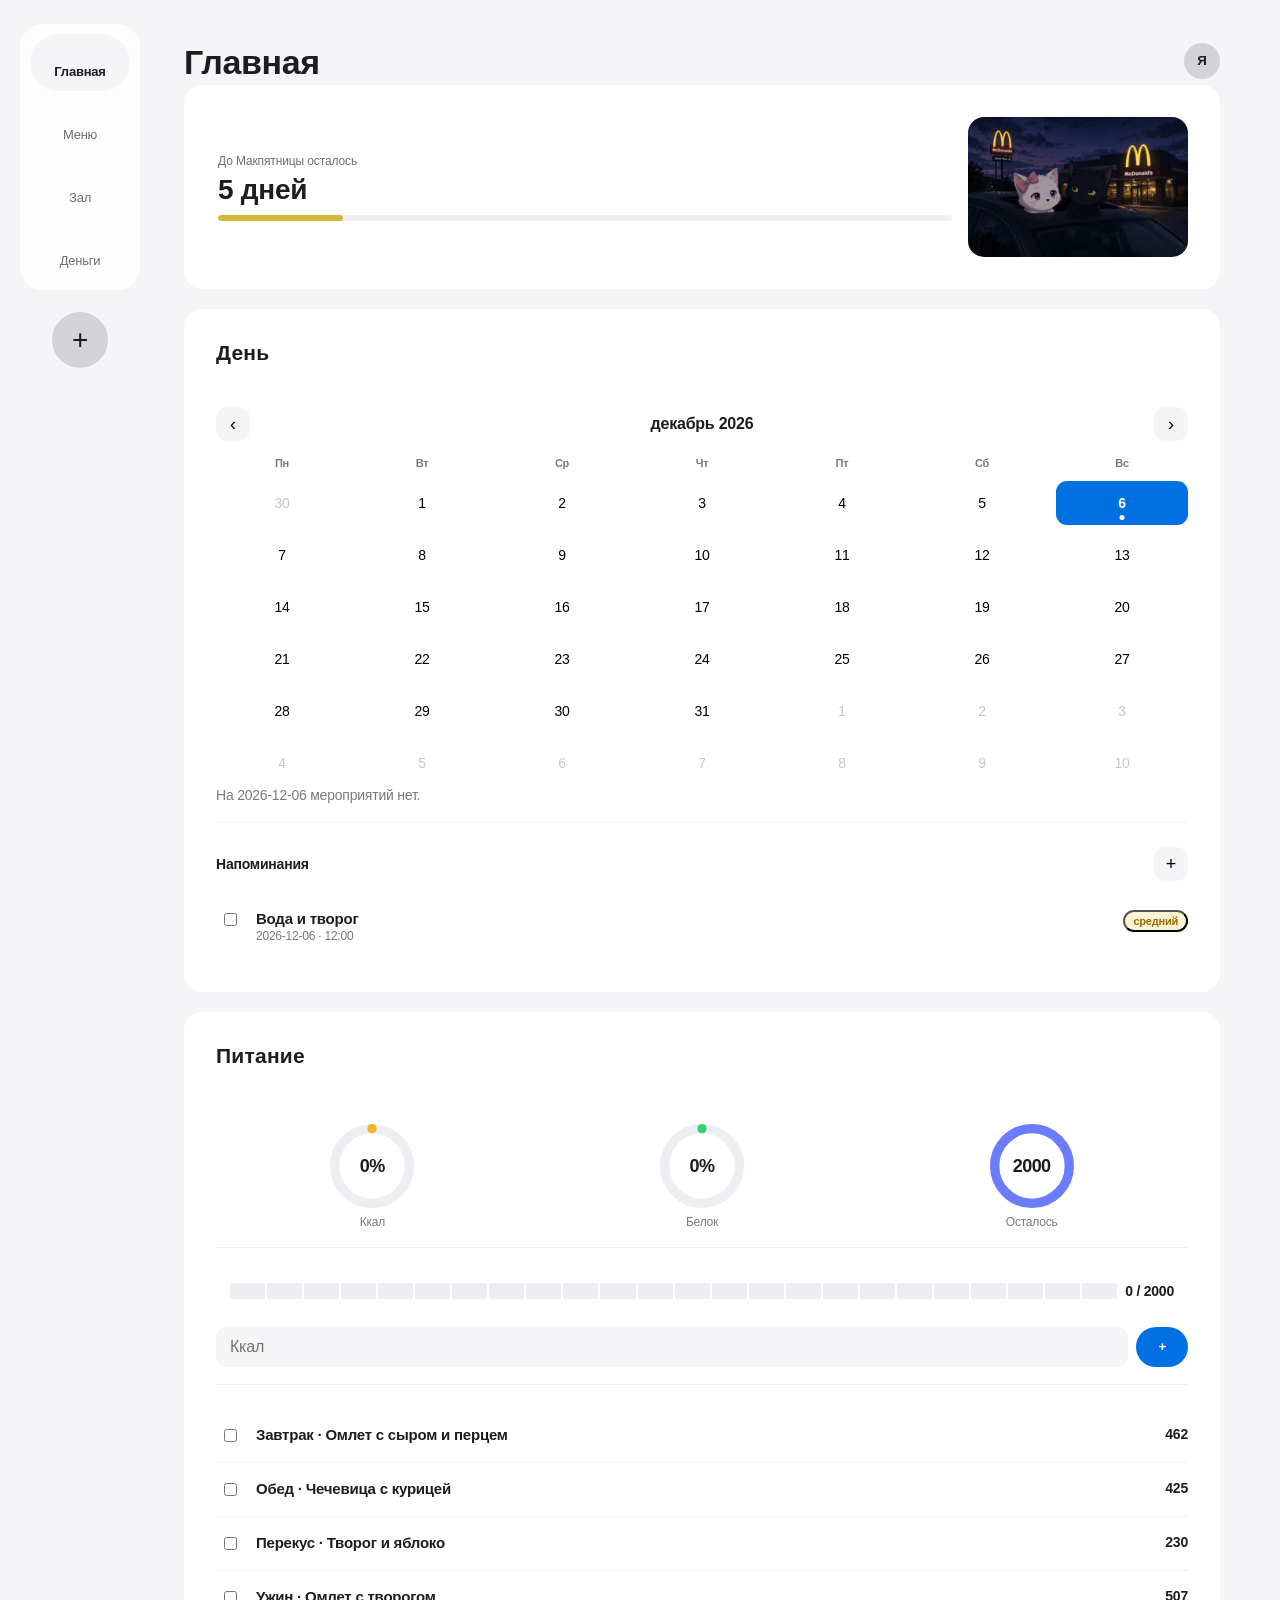
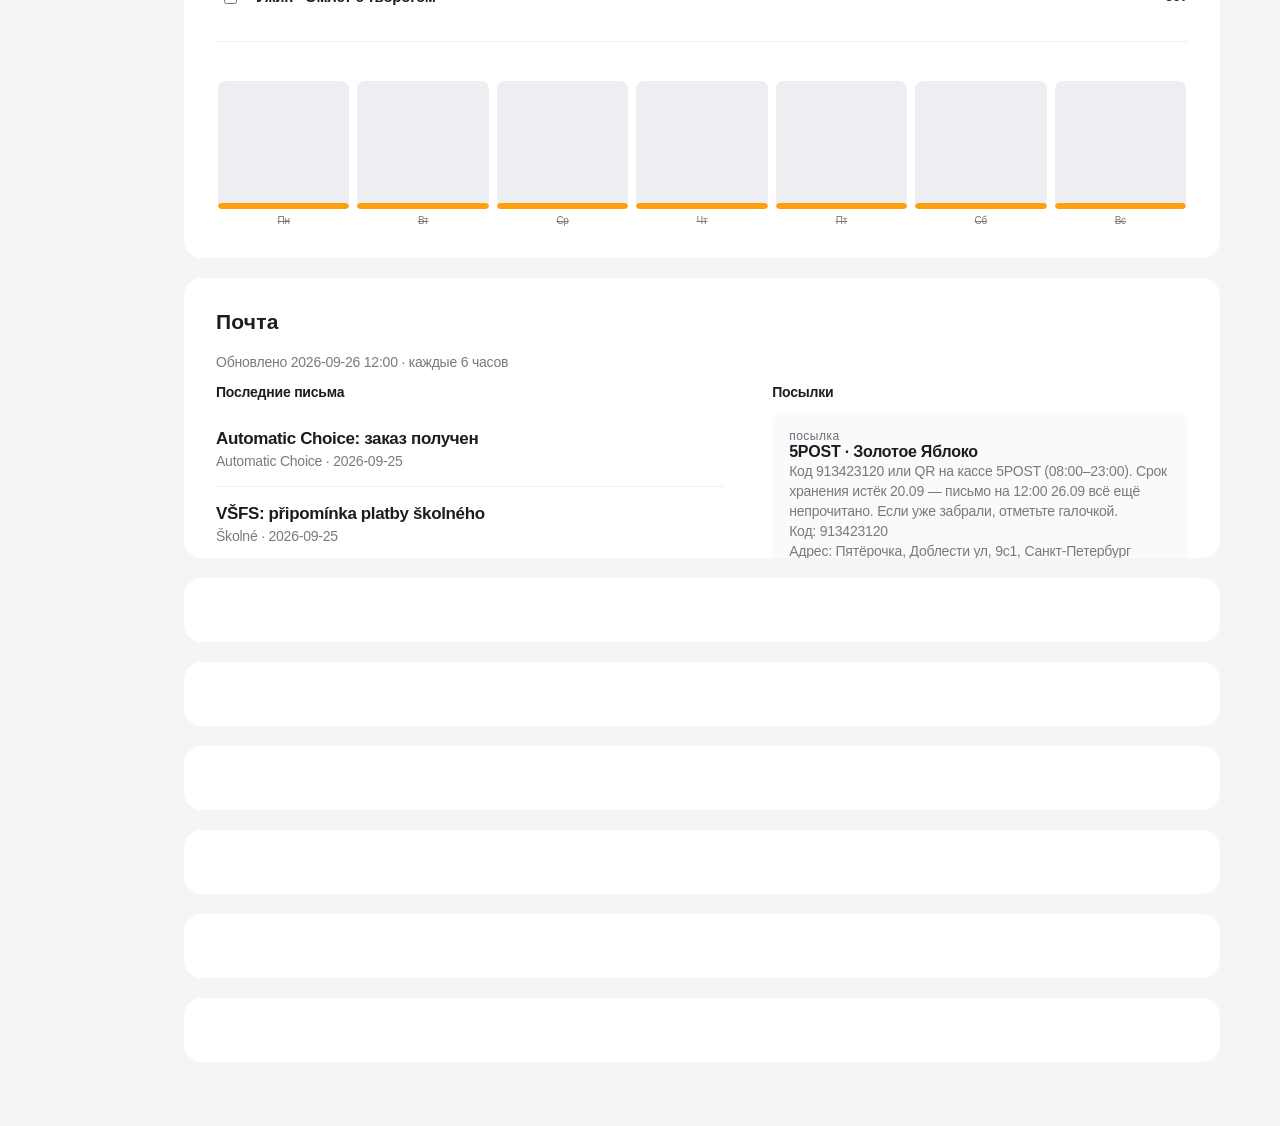
==== commit a1d0ddb0: "Десктоп: полная ширина карточек и крупнее меню" ====
--- a/index.html
+++ b/index.html
@@ -15,6 +15,7 @@
   <link rel="stylesheet" href="./gym.css?v=35">
   <link rel="stylesheet" href="./home.css?v=35">
   <link rel="stylesheet" href="./tabs.css?v=35">
+  <link rel="stylesheet" href="./desktop.css?v=35">
 </head>
 <body>
   <div class="app">
--- a/desktop.css
+++ b/desktop.css
@@ -0,0 +1,72 @@
+@media (min-width: 900px) {
+  .app {
+    max-width: 1180px !important;
+    width: 100% !important;
+    margin: 0 auto !important;
+    padding: 28px 40px 64px 156px !important;
+  }
+  .page,
+  #home,
+  #menu,
+  #gym,
+  #fin,
+  #shop {
+    width: 100% !important;
+    max-width: none !important;
+  }
+  .card,
+  .mcf,
+  .block-day,
+  .block-food,
+  .block-mail {
+    width: 100% !important;
+    box-sizing: border-box !important;
+  }
+  .tabbar {
+    left: 20px !important;
+    right: auto !important;
+    top: 24px !important;
+    bottom: auto !important;
+    width: 120px !important;
+    flex-direction: column !important;
+    align-items: stretch !important;
+    padding: 0 !important;
+  }
+  .tab-pill {
+    flex-direction: column !important;
+    border-radius: 22px !important;
+    padding: 10px !important;
+    gap: 6px !important;
+  }
+  .tab-pill button {
+    min-height: 56px !important;
+    font-size: 13px !important;
+    padding: 12px 8px !important;
+    display: flex !important;
+    flex-direction: column !important;
+    align-items: center !important;
+    justify-content: center !important;
+  }
+  .fab {
+    width: 56px !important;
+    height: 56px !important;
+    margin: 12px auto 0 !important;
+  }
+  #home.page.on {
+    display: flex !important;
+    flex-direction: column !important;
+    gap: 20px !important;
+  }
+  #menu.page.on,
+  #fin.page.on {
+    display: grid !important;
+    grid-template-columns: 1fr 1fr !important;
+    gap: 16px !important;
+  }
+  #menu.page.on > .card.span,
+  #fin.page.on > .card.span { grid-column: 1 / -1 !important; }
+  #home .block-mail { max-height: 280px !important; overflow: auto !important; }
+}
+@media (min-width: 1280px) {
+  .app { max-width: 1240px !important; padding-left: 164px !important; }
+}
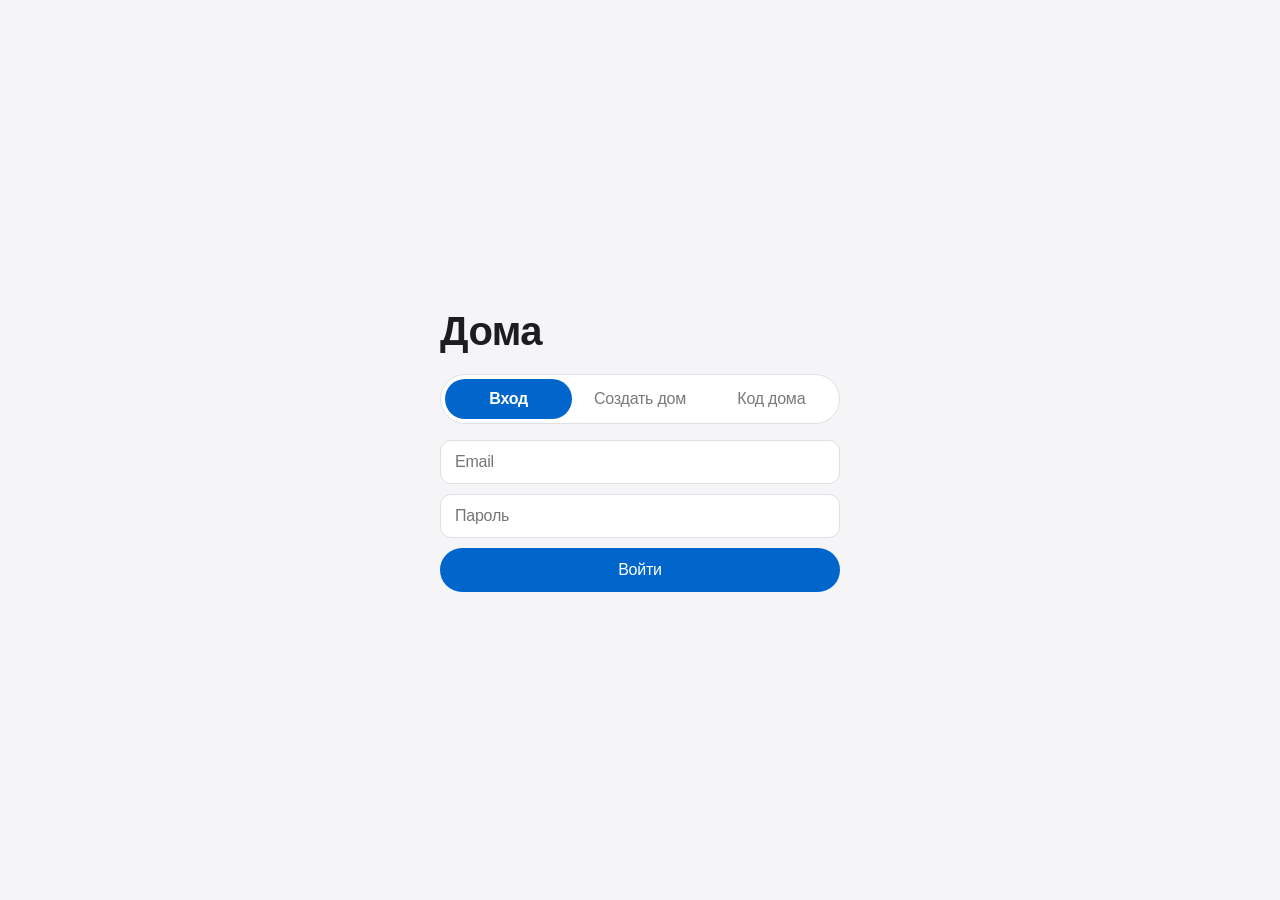
==== commit 3ed13ae6: "auth-gate на корне сайта" ====
--- a/index.html
+++ b/index.html
@@ -16,6 +16,7 @@
   <link rel="stylesheet" href="./home.css?v=35">
   <link rel="stylesheet" href="./tabs.css?v=35">
   <link rel="stylesheet" href="./desktop.css?v=35">
+  <link rel="stylesheet" href="./auth.css?v=36">
 </head>
 <body>
   <div class="app">
@@ -23,11 +24,6 @@
       <h1 class="page-title" id="pageTitle">Главная</h1>
       <button class="who-pill" id="whoPill" onclick="cycleWho()">Я</button>
     </header>
-    <h1 class="date-title" id="dateTitle" hidden></h1>
-    <div class="row-pills" hidden>
-      <button class="pill" id="modePill"></button>
-      <div class="pill muted" id="clockChip"></div>
-    </div>
     <main>
       <section id="home" class="page on"></section>
       <section id="menu" class="page" hidden></section>
@@ -52,13 +48,7 @@
       <div id="sheetBody"></div>
     </div>
   </div>
-  <script>
-    if (navigator.serviceWorker) {
-      navigator.serviceWorker.getRegistrations().then(function (rs) {
-        rs.forEach(function (r) { r.unregister(); });
-      });
-    }
-  </script>
+  <script>if (navigator.serviceWorker) { navigator.serviceWorker.getRegistrations().then(function (rs) { rs.forEach(function (r) { r.unregister(); }); }); }</script>
   <script src="./data.js?v=35"></script>
   <script src="./mail-cache.js?v=35"></script>
   <script src="./catalog.js?v=35"></script>
@@ -85,22 +75,15 @@
           p.hidden=!on;
           p.style.setProperty("display", on?((page==="home"||page==="gym")?"flex":"block"):"none", "important");
         });
-        document.querySelectorAll(".tab-pill button").forEach(function(b){
-          b.classList.toggle("on", b.dataset.page===page);
-        });
+        document.querySelectorAll(".tab-pill button").forEach(function(b){ b.classList.toggle("on", b.dataset.page===page); });
         var title=document.getElementById("pageTitle");
         var names={home:"Главная",menu:"Меню",gym:"Зал",fin:"Деньги",shop:"Закупки",mail:"Почта"};
         if(title) title.textContent=names[page]||"Дома";
         window.scrollTo(0,0);
       }
       window.go=show;
-      document.querySelectorAll(".page").forEach(function(p){
-        if(!p.classList.contains("on")){
-          p.hidden=true;
-          p.style.setProperty("display","none","important");
-        }
-      });
     })();
   </script>
+  <script src="./auth-gate.js?v=36"></script>
 </body>
 </html>
--- a/auth.css
+++ b/auth.css
@@ -0,0 +1,80 @@
+#authGate {
+  position: fixed;
+  inset: 0;
+  z-index: 80;
+  display: flex;
+  align-items: center;
+  justify-content: center;
+  background: #f5f5f7;
+  padding: 24px;
+}
+.auth-box { width: min(400px, 100%); }
+.auth-box h1 {
+  margin: 0 0 20px;
+  font-size: 40px;
+  font-weight: 600;
+  letter-spacing: -0.6px;
+}
+.auth-seg {
+  display: flex;
+  gap: 4px;
+  background: #fff;
+  border: 1px solid #e0e0e0;
+  border-radius: 999px;
+  padding: 4px;
+  margin-bottom: 16px;
+}
+.auth-seg button {
+  flex: 1;
+  border: 0;
+  background: transparent;
+  min-height: 40px;
+  border-radius: 999px;
+  color: #7a7a7a;
+  font: inherit;
+}
+.auth-seg button.on { background: #0066cc; color: #fff; font-weight: 600; }
+#authForm input {
+  width: 100%;
+  height: 44px;
+  border: 1px solid #e0e0e0;
+  border-radius: 11px;
+  padding: 0 14px;
+  margin: 0 0 10px;
+  font: inherit;
+  background: #fff;
+}
+#authForm button[type="submit"] {
+  width: 100%;
+  min-height: 44px;
+  border: 0;
+  border-radius: 999px;
+  background: #0066cc;
+  color: #fff;
+  font: inherit;
+}
+.auth-err {
+  background: #fff;
+  border: 1px solid #e0e0e0;
+  border-radius: 11px;
+  padding: 12px;
+  font-size: 14px;
+}
+.auth-hint { color: #7a7a7a; font-size: 13px; line-height: 1.4; }
+.house-chip {
+  border: 1px solid #e0e0e0;
+  background: #fff;
+  border-radius: 999px;
+  height: 36px;
+  padding: 0 12px;
+  font: inherit;
+  font-size: 13px;
+  font-weight: 600;
+}
+.house-code {
+  font-size: 32px;
+  font-weight: 700;
+  letter-spacing: 4px;
+  text-align: center;
+  padding: 12px 0 16px;
+}
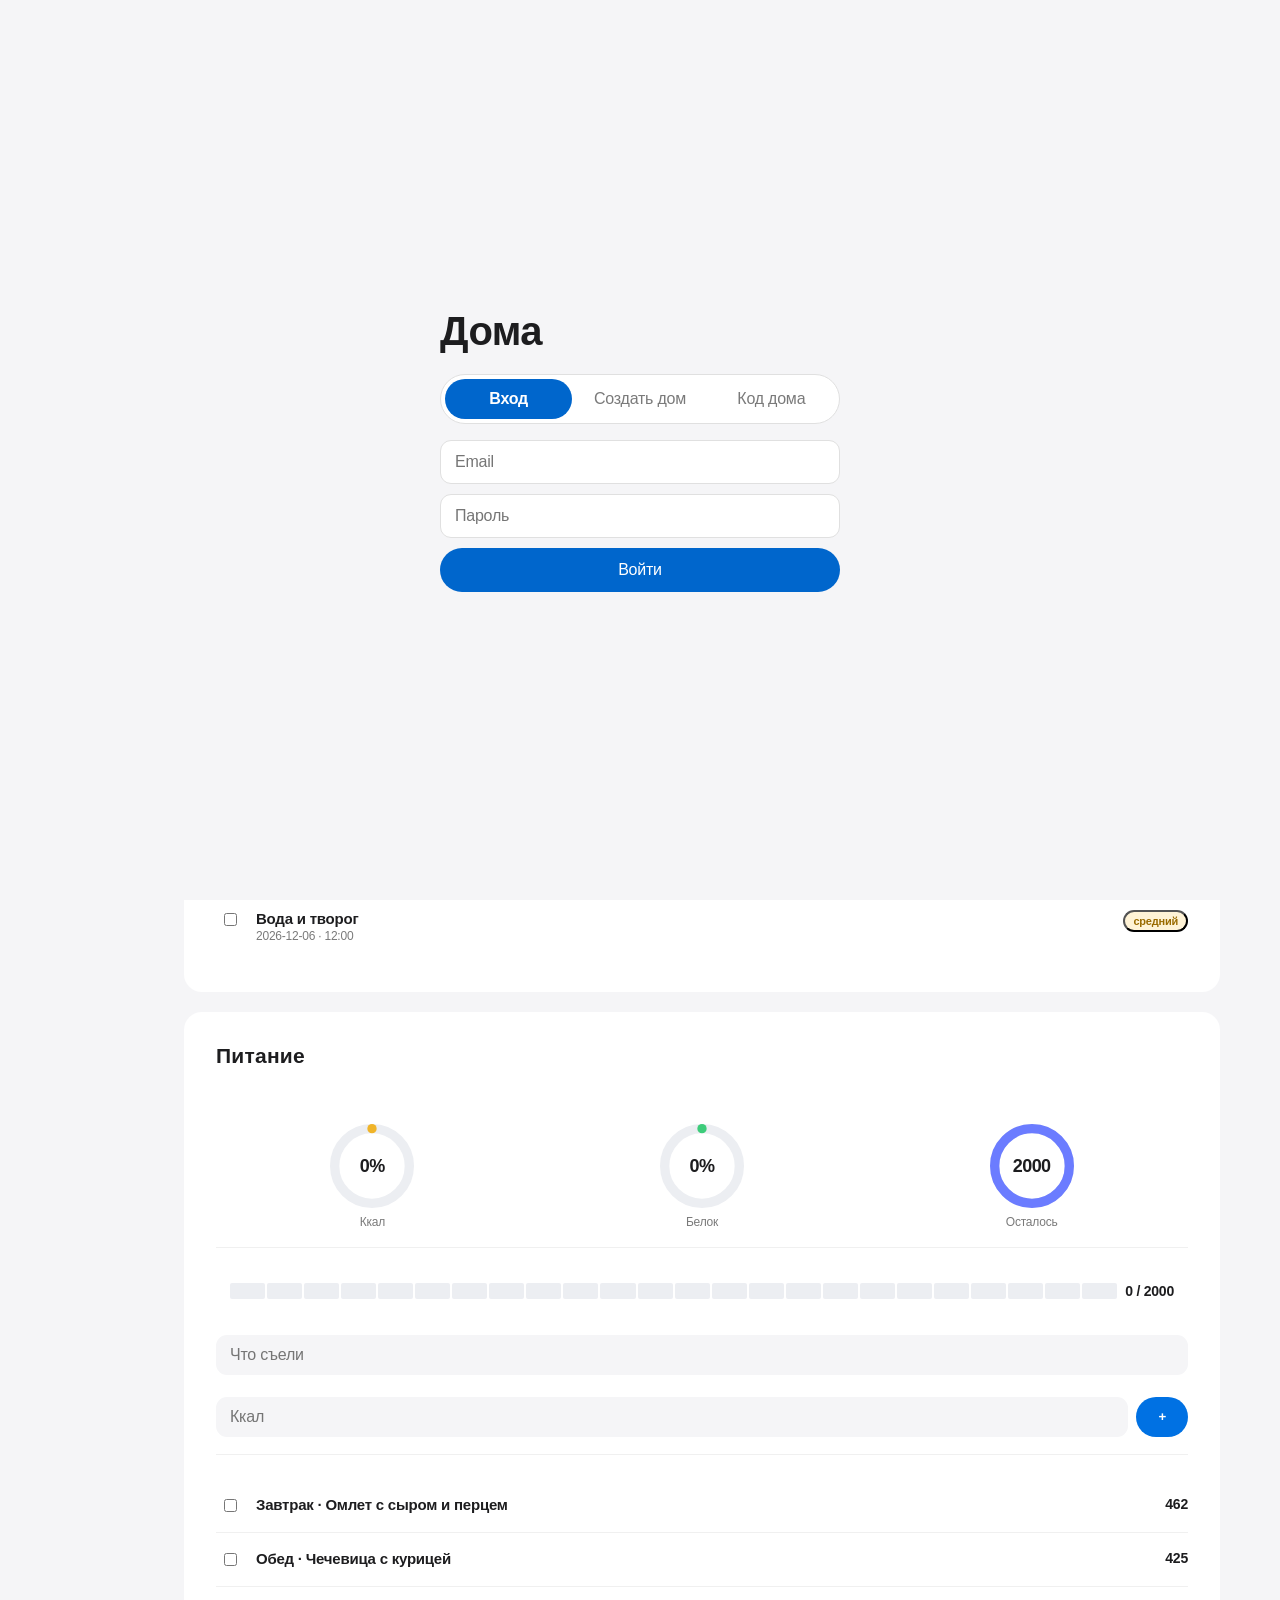
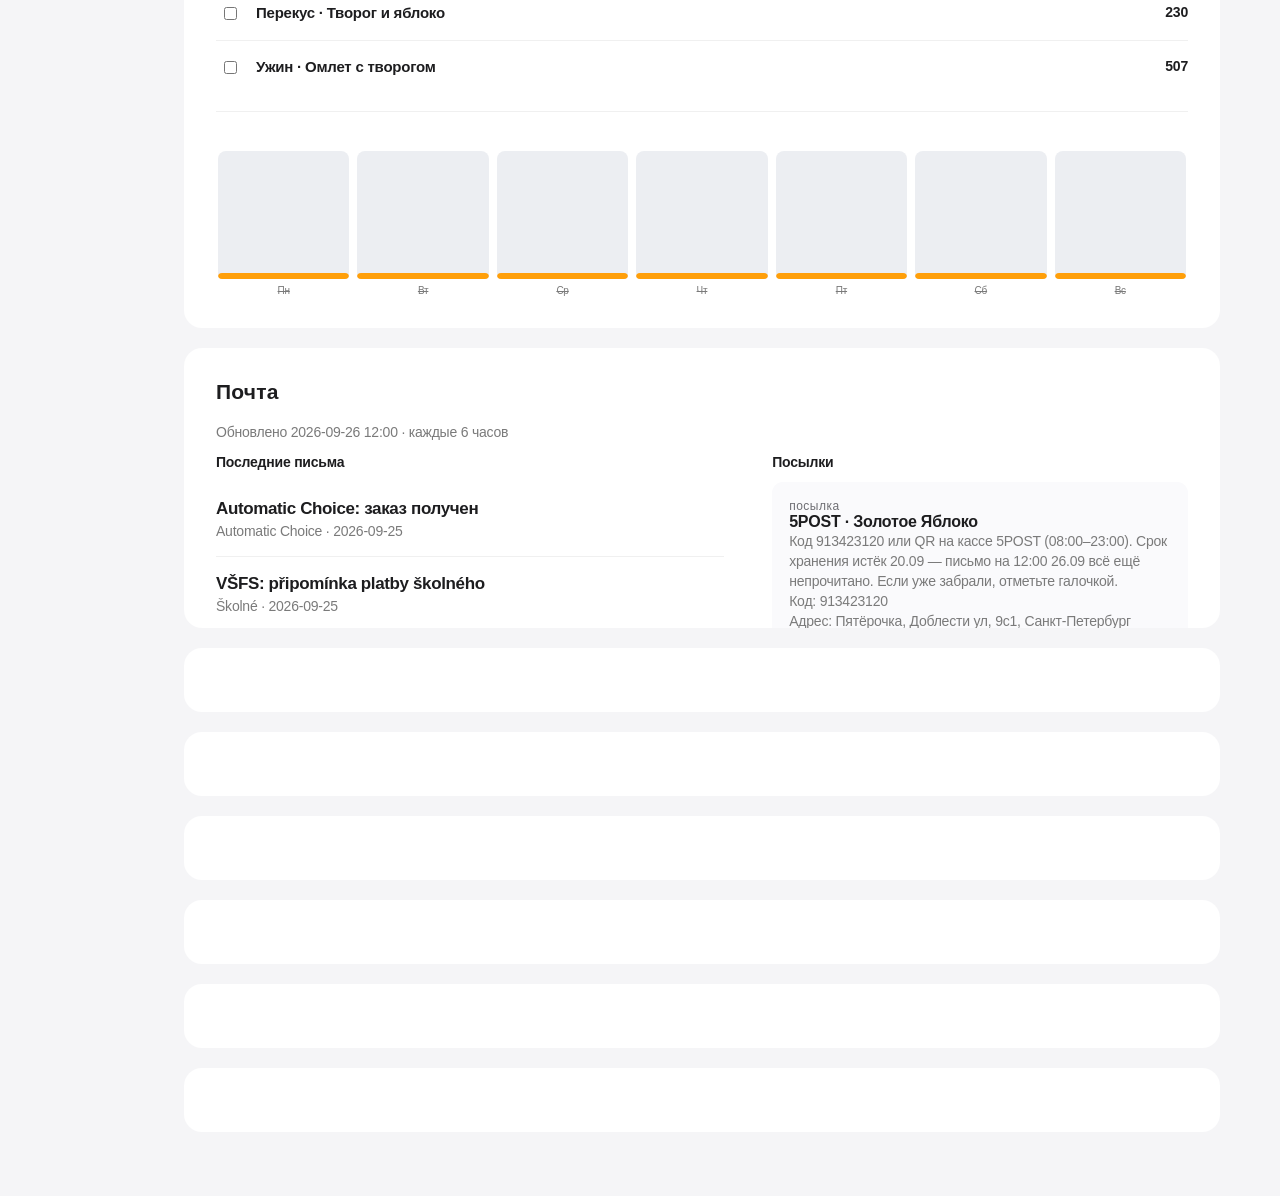
==== commit 8703e812: "fix empty home TypeError textContent" ====
--- a/index.html
+++ b/index.html
@@ -8,15 +8,15 @@
   <meta name="theme-color" content="#f5f5f7">
   <title>Дома</title>
   <link rel="manifest" href="./manifest.json">
-  <link rel="stylesheet" href="./styles.css?v=35">
-  <link rel="stylesheet" href="./menu.css?v=35">
-  <link rel="stylesheet" href="./mcf.css?v=35">
-  <link rel="stylesheet" href="./apple.css?v=35">
-  <link rel="stylesheet" href="./gym.css?v=35">
-  <link rel="stylesheet" href="./home.css?v=35">
-  <link rel="stylesheet" href="./tabs.css?v=35">
-  <link rel="stylesheet" href="./desktop.css?v=35">
-  <link rel="stylesheet" href="./auth.css?v=36">
+  <link rel="stylesheet" href="./styles.css?v=37">
+  <link rel="stylesheet" href="./menu.css?v=37">
+  <link rel="stylesheet" href="./mcf.css?v=37">
+  <link rel="stylesheet" href="./apple.css?v=37">
+  <link rel="stylesheet" href="./gym.css?v=37">
+  <link rel="stylesheet" href="./home.css?v=37">
+  <link rel="stylesheet" href="./tabs.css?v=37">
+  <link rel="stylesheet" href="./desktop.css?v=37">
+  <link rel="stylesheet" href="./auth.css?v=37">
 </head>
 <body>
   <div class="app">
@@ -24,6 +24,11 @@
       <h1 class="page-title" id="pageTitle">Главная</h1>
       <button class="who-pill" id="whoPill" onclick="cycleWho()">Я</button>
     </header>
+    <h1 class="date-title" id="dateTitle" hidden></h1>
+    <div class="row-pills" hidden>
+      <button class="pill" id="modePill"></button>
+      <div class="pill muted" id="clockChip"></div>
+    </div>
     <main>
       <section id="home" class="page on"></section>
       <section id="menu" class="page" hidden></section>
@@ -49,41 +54,24 @@
     </div>
   </div>
   <script>if (navigator.serviceWorker) { navigator.serviceWorker.getRegistrations().then(function (rs) { rs.forEach(function (r) { r.unregister(); }); }); }</script>
-  <script src="./data.js?v=35"></script>
-  <script src="./mail-cache.js?v=35"></script>
-  <script src="./catalog.js?v=35"></script>
-  <script src="./app.js?v=35"></script>
-  <script src="./finance.js?v=35"></script>
-  <script src="./menu-hero.js?v=35"></script>
-  <script src="./menu.js?v=35"></script>
-  <script src="./recipe.js?v=35"></script>
-  <script src="./mcf-a.js?v=35"></script>
-  <script src="./mcf-b.js?v=35"></script>
-  <script src="./mcf.js?v=35"></script>
-  <script src="./ui.js?v=35"></script>
-  <script src="./gym-hero.js?v=35"></script>
-  <script src="./gym.js?v=35"></script>
-  <script src="./habits.js?v=35"></script>
-  <script src="./home.js?v=35"></script>
-  <script src="./pages.js?v=35"></script>
-  <script>
-    (function(){
-      function show(page){
-        document.querySelectorAll(".page").forEach(function(p){
-          var on=p.id===page;
-          p.classList.toggle("on", on);
-          p.hidden=!on;
-          p.style.setProperty("display", on?((page==="home"||page==="gym")?"flex":"block"):"none", "important");
-        });
-        document.querySelectorAll(".tab-pill button").forEach(function(b){ b.classList.toggle("on", b.dataset.page===page); });
-        var title=document.getElementById("pageTitle");
-        var names={home:"Главная",menu:"Меню",gym:"Зал",fin:"Деньги",shop:"Закупки",mail:"Почта"};
-        if(title) title.textContent=names[page]||"Дома";
-        window.scrollTo(0,0);
-      }
-      window.go=show;
-    })();
-  </script>
-  <script src="./auth-gate.js?v=36"></script>
+  <script src="./data.js?v=37"></script>
+  <script src="./mail-cache.js?v=37"></script>
+  <script src="./catalog.js?v=37"></script>
+  <script src="./app.js?v=37"></script>
+  <script src="./finance.js?v=37"></script>
+  <script src="./menu-hero.js?v=37"></script>
+  <script src="./menu.js?v=37"></script>
+  <script src="./recipe.js?v=37"></script>
+  <script src="./mcf-a.js?v=37"></script>
+  <script src="./mcf-b.js?v=37"></script>
+  <script src="./mcf.js?v=37"></script>
+  <script src="./ui.js?v=37"></script>
+  <script src="./gym-hero.js?v=37"></script>
+  <script src="./gym.js?v=37"></script>
+  <script src="./habits.js?v=37"></script>
+  <script src="./home.js?v=37"></script>
+  <script src="./pages.js?v=37"></script>
+  <script src="./boot-fix.js?v=37"></script>
+  <script src="./auth-gate.js?v=37"></script>
 </body>
 </html>
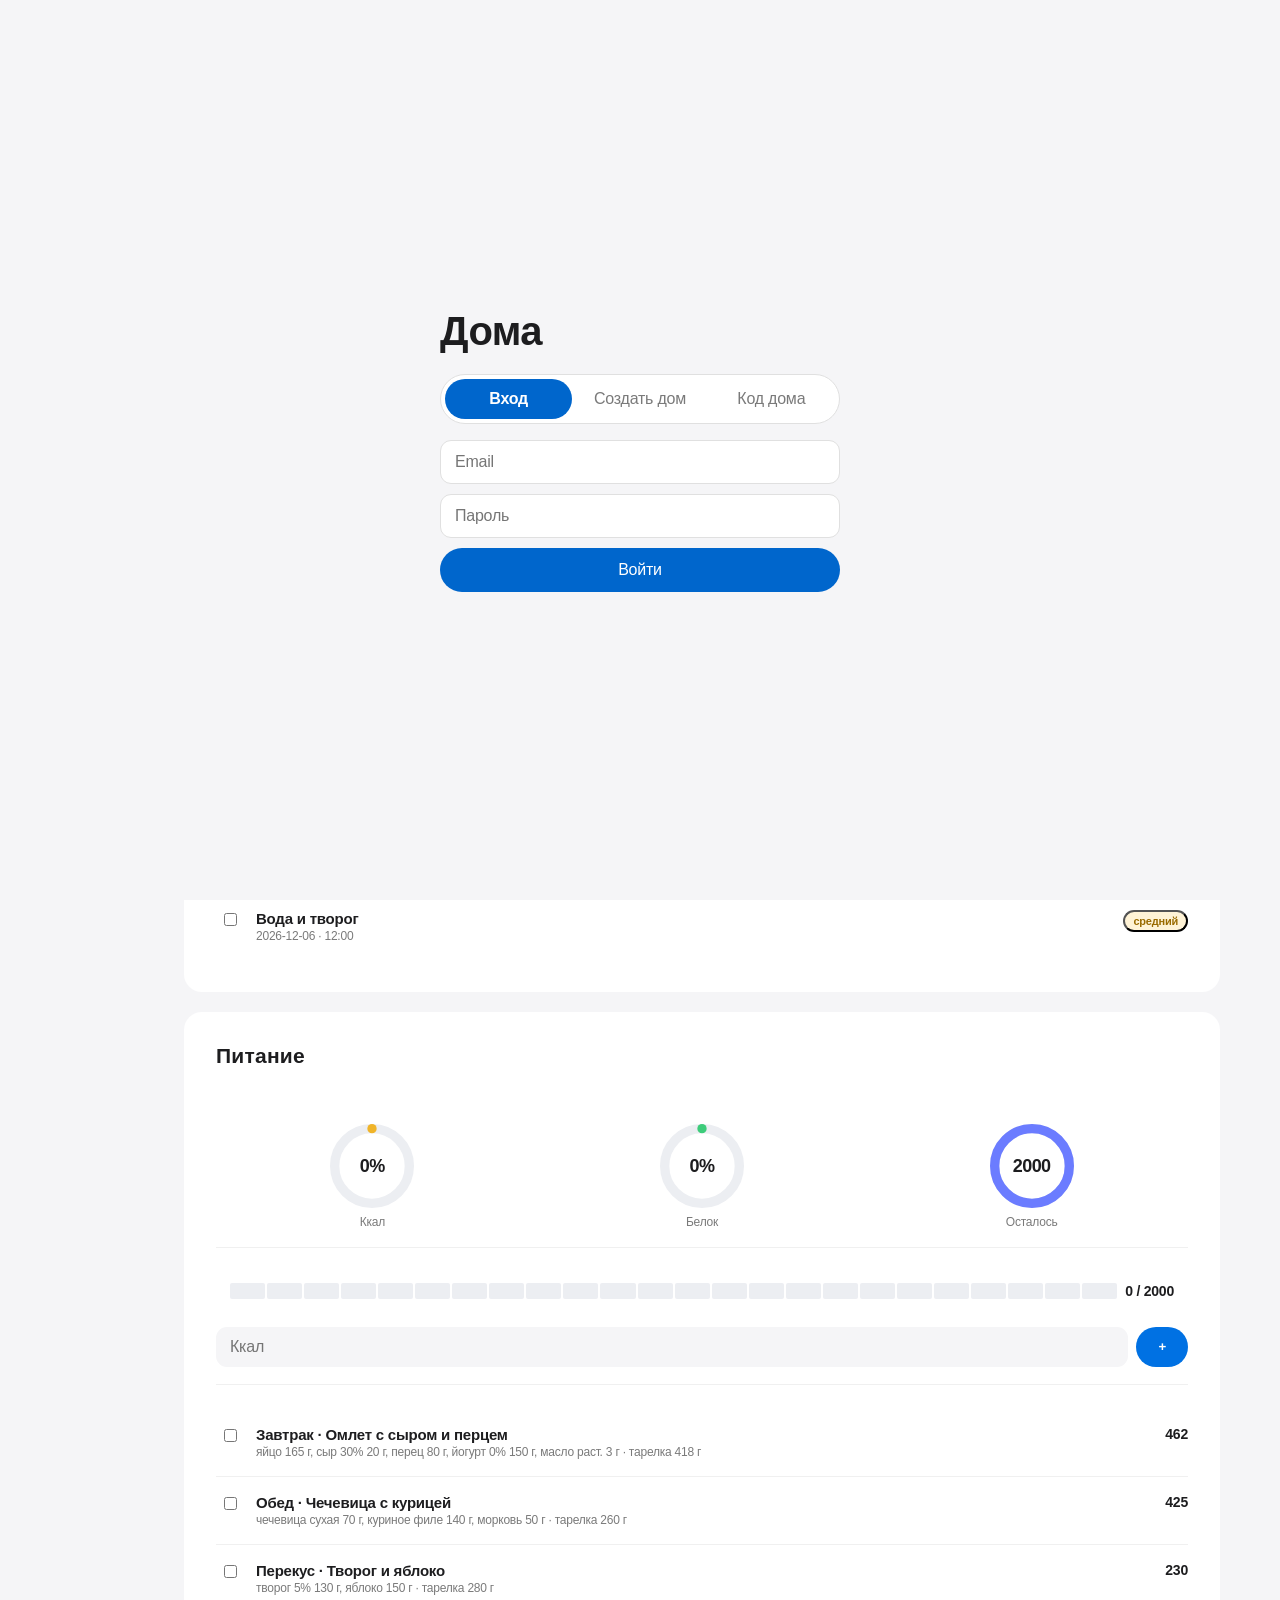
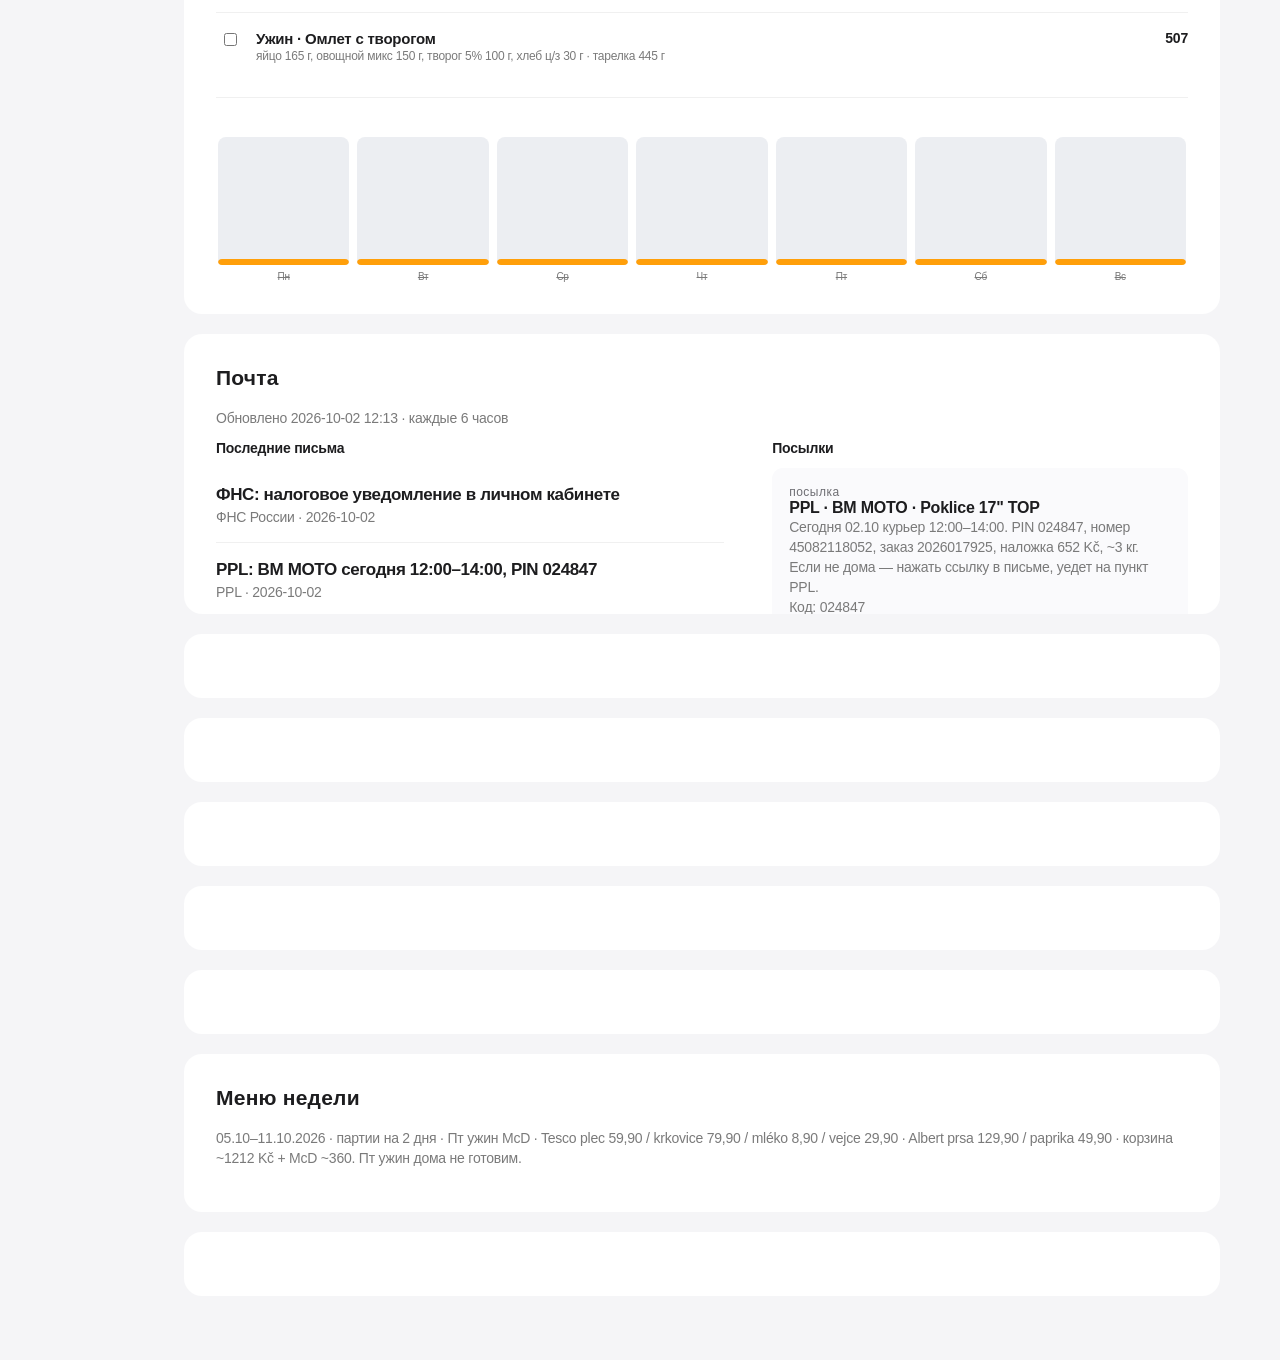
==== commit 5e5d9384: "Меню 05.10–11.10: партии на 2 дня, Макпятница, акции Tesco/Albert" ====
--- a/index.html
+++ b/index.html
@@ -8,15 +8,15 @@
   <meta name="theme-color" content="#f5f5f7">
   <title>Дома</title>
   <link rel="manifest" href="./manifest.json">
-  <link rel="stylesheet" href="./styles.css?v=37">
-  <link rel="stylesheet" href="./menu.css?v=37">
-  <link rel="stylesheet" href="./mcf.css?v=37">
-  <link rel="stylesheet" href="./apple.css?v=37">
-  <link rel="stylesheet" href="./gym.css?v=37">
-  <link rel="stylesheet" href="./home.css?v=37">
-  <link rel="stylesheet" href="./tabs.css?v=37">
-  <link rel="stylesheet" href="./desktop.css?v=37">
-  <link rel="stylesheet" href="./auth.css?v=37">
+  <link rel="stylesheet" href="./styles.css?v=35">
+  <link rel="stylesheet" href="./menu.css?v=35">
+  <link rel="stylesheet" href="./mcf.css?v=35">
+  <link rel="stylesheet" href="./apple.css?v=35">
+  <link rel="stylesheet" href="./gym.css?v=35">
+  <link rel="stylesheet" href="./home.css?v=35">
+  <link rel="stylesheet" href="./tabs.css?v=35">
+  <link rel="stylesheet" href="./desktop.css?v=35">
+  <link rel="stylesheet" href="./auth.css?v=36">
 </head>
 <body>
   <div class="app">
@@ -53,25 +53,57 @@
       <div id="sheetBody"></div>
     </div>
   </div>
-  <script>if (navigator.serviceWorker) { navigator.serviceWorker.getRegistrations().then(function (rs) { rs.forEach(function (r) { r.unregister(); }); }); }</script>
-  <script src="./data.js?v=37"></script>
+  <script>
+    if (navigator.serviceWorker) {
+      navigator.serviceWorker.getRegistrations().then(function (rs) {
+        rs.forEach(function (r) { r.unregister(); });
+      });
+    }
+  </script>
+  <script src="./data.js?v=38"></script>
   <script src="./mail-cache.js?v=37"></script>
-  <script src="./catalog.js?v=37"></script>
-  <script src="./app.js?v=37"></script>
-  <script src="./finance.js?v=37"></script>
-  <script src="./menu-hero.js?v=37"></script>
-  <script src="./menu.js?v=37"></script>
-  <script src="./recipe.js?v=37"></script>
-  <script src="./mcf-a.js?v=37"></script>
-  <script src="./mcf-b.js?v=37"></script>
-  <script src="./mcf.js?v=37"></script>
-  <script src="./ui.js?v=37"></script>
-  <script src="./gym-hero.js?v=37"></script>
-  <script src="./gym.js?v=37"></script>
-  <script src="./habits.js?v=37"></script>
-  <script src="./home.js?v=37"></script>
-  <script src="./pages.js?v=37"></script>
-  <script src="./boot-fix.js?v=37"></script>
-  <script src="./auth-gate.js?v=37"></script>
+  <script src="./catalog.js?v=38"></script>
+  <script src="./app.js?v=38"></script>
+  <script src="./finance.js?v=35"></script>
+  <script src="./menu-hero.js?v=35"></script>
+  <script src="./menu.js?v=38"></script>
+  <script src="./recipe.js?v=35"></script>
+  <script src="./mcf-a.js?v=35"></script>
+  <script src="./mcf-b.js?v=35"></script>
+  <script src="./mcf.js?v=35"></script>
+  <script src="./ui.js?v=35"></script>
+  <script src="./gym-hero.js?v=35"></script>
+  <script src="./gym.js?v=35"></script>
+  <script src="./habits.js?v=35"></script>
+  <script src="./home.js?v=35"></script>
+  <script src="./pages.js?v=35"></script>
+  <script>
+    (function(){
+      function show(page){
+        document.querySelectorAll(".page").forEach(function(p){
+          var on=p.id===page;
+          p.classList.toggle("on", on);
+          p.hidden=!on;
+          p.style.setProperty("display", on?((page==="home"||page==="gym")?"flex":"block"):"none", "important");
+        });
+        document.querySelectorAll(".tab-pill button").forEach(function(b){
+          b.classList.toggle("on", b.dataset.page===page);
+        });
+        var title=document.getElementById("pageTitle");
+        var names={home:"Главная",menu:"Меню",gym:"Зал",fin:"Деньги",shop:"Закупки",mail:"Почта"};
+        if(title) title.textContent=names[page]||"Дома";
+        window.scrollTo(0,0);
+      }
+      window.go=show;
+      document.querySelectorAll(".page").forEach(function(p){
+        if(!p.classList.contains("on")){
+          p.hidden=true;
+          p.style.setProperty("display","none","important");
+        }
+      });
+    })();
+  </script>
+  <script src="./auth-gate.js?v=36"></script>
 </body>
 </html>
+
